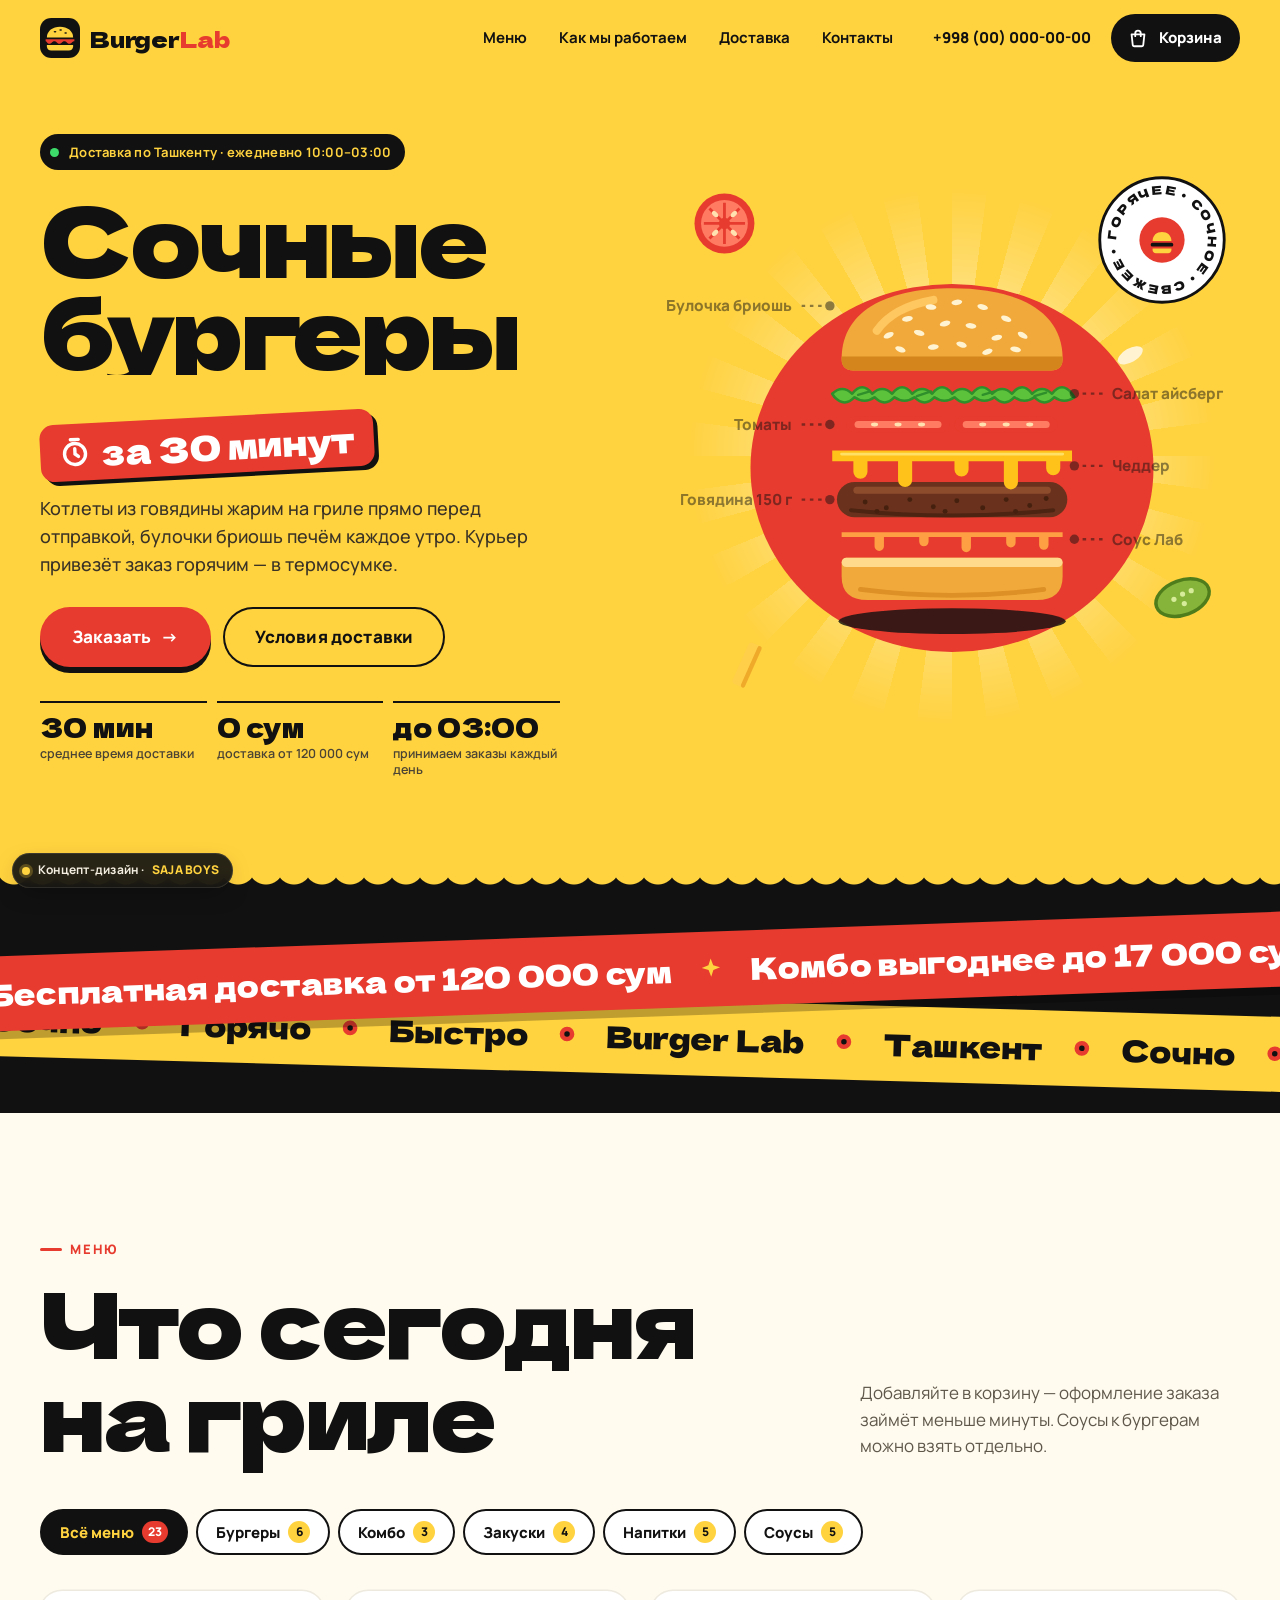
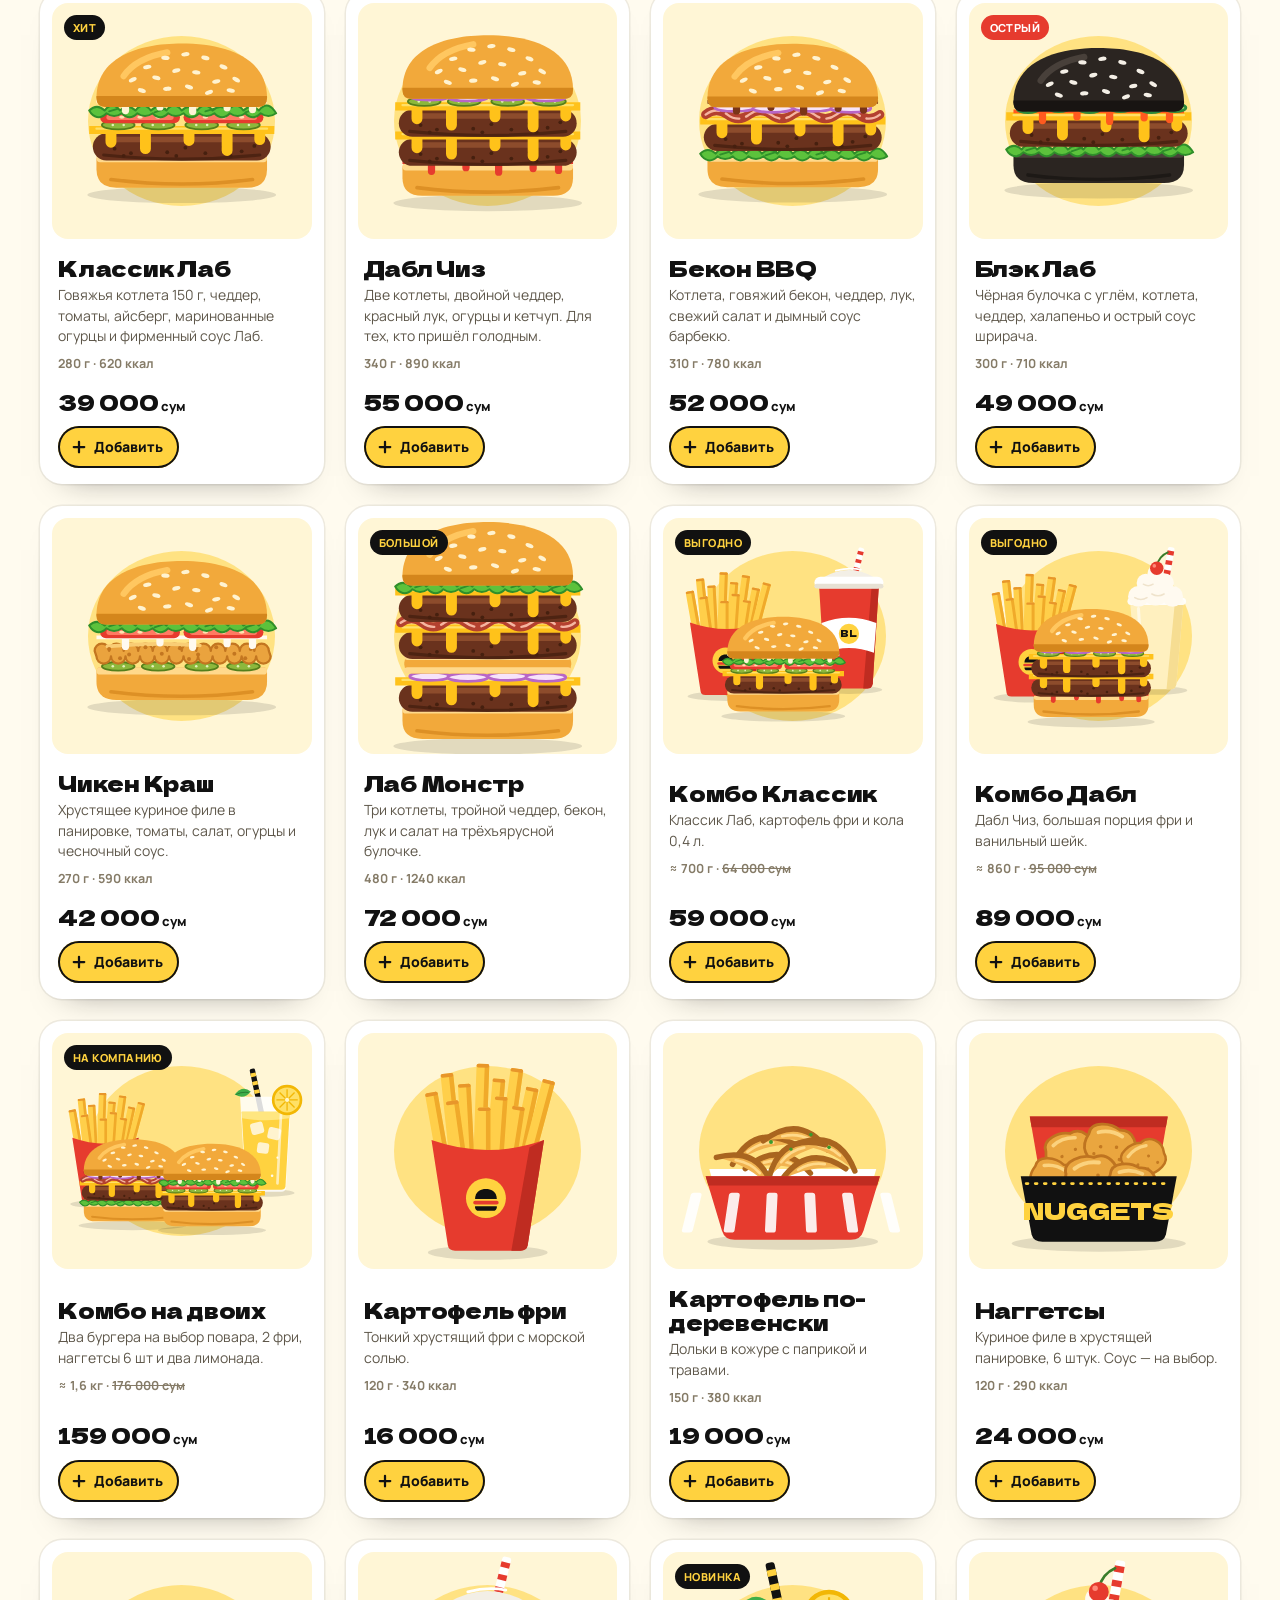
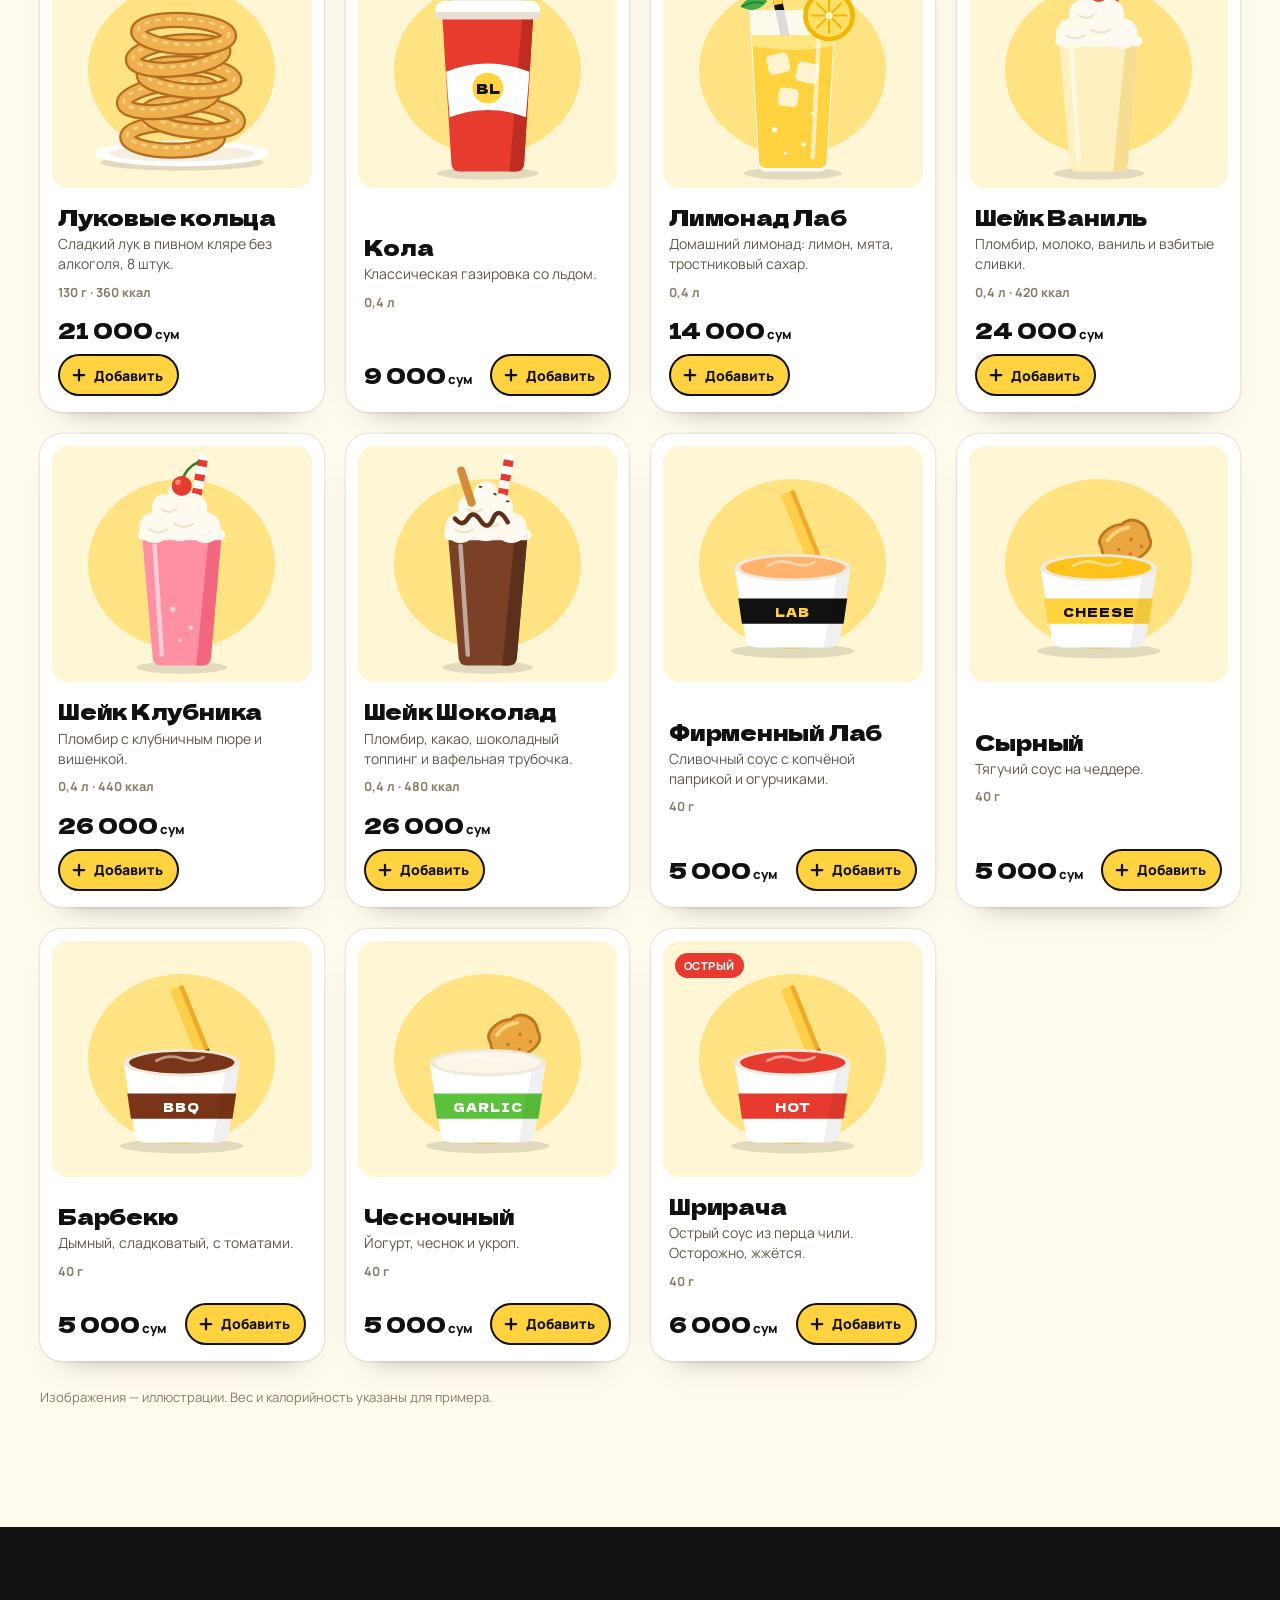
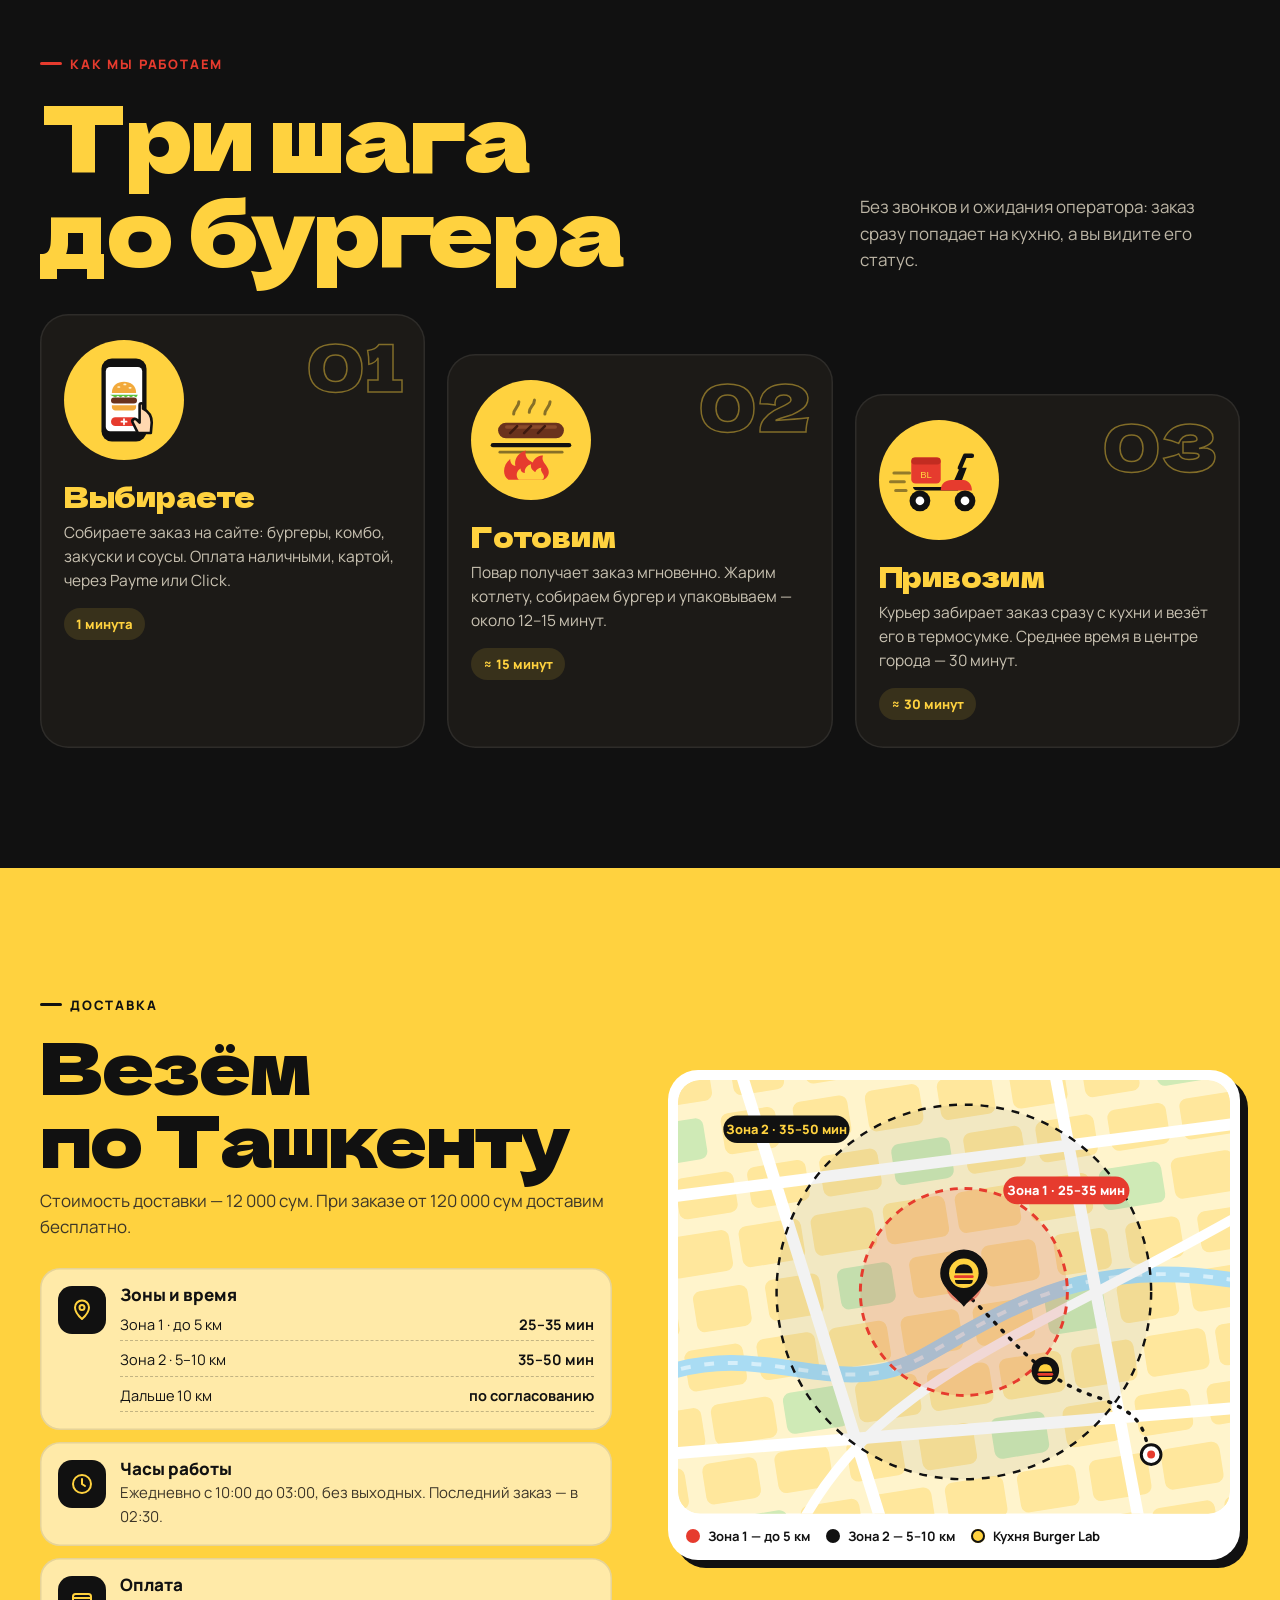
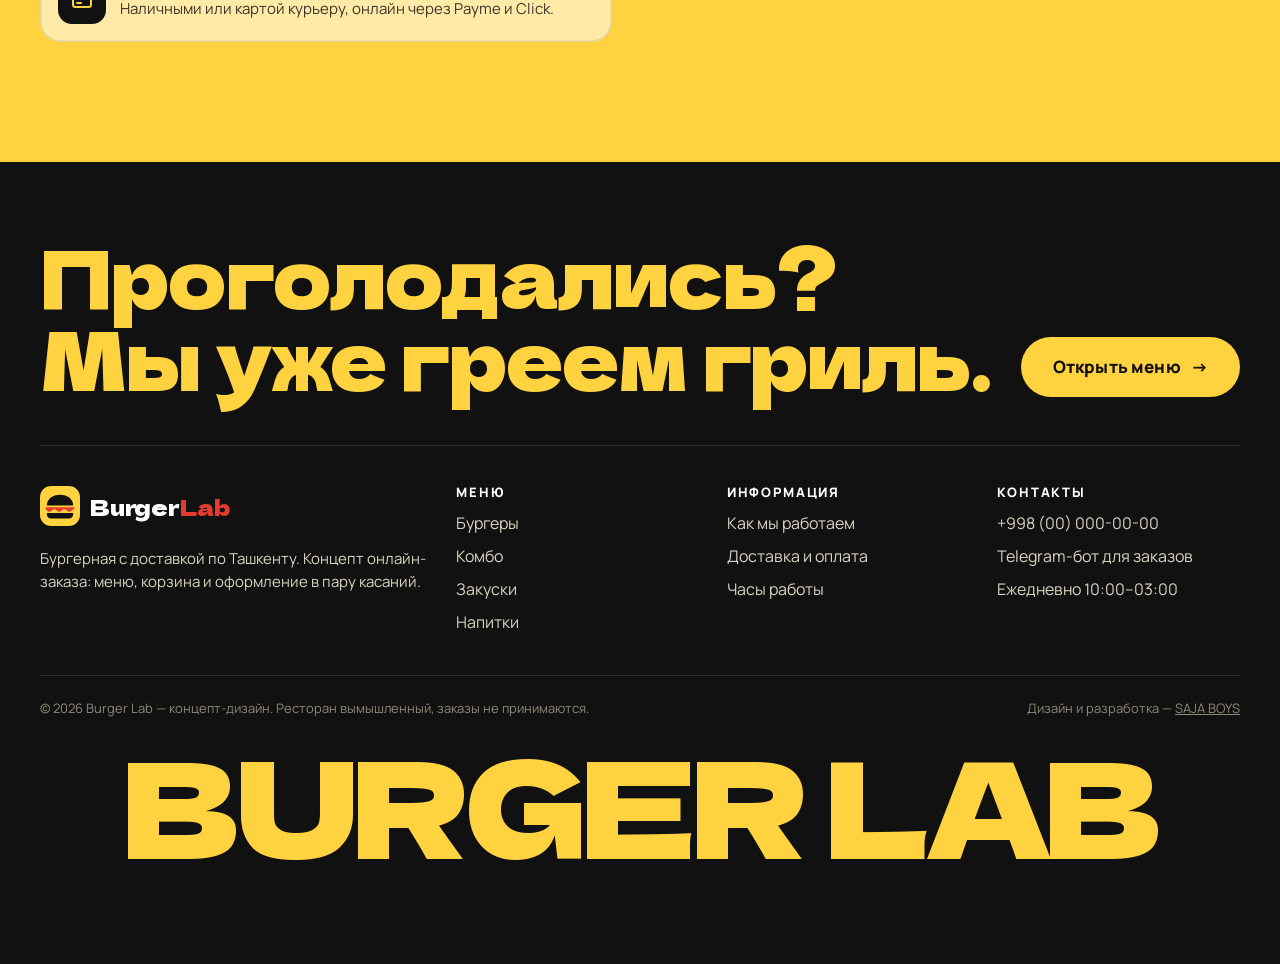
==== demos/burger-lab/index.html @ 6fbc9192 "Add work-in-progress coffee shop and burger delivery demos Co-Authored-By: Claude Opus 5.5 <noreply@" ====
<!doctype html>
<html lang="ru">
<head>
<meta charset="utf-8">
<meta name="viewport" content="width=device-width, initial-scale=1, viewport-fit=cover">
<title>Burger Lab — сочные бургеры с доставкой по Ташкенту (концепт)</title>
<meta name="description" content="Концепт сайта доставки бургеров с онлайн-заказом: меню, корзина, оформление заказа. Дизайн и разработка — студия SAJA BOYS.">
<meta name="theme-color" content="#ffd23f">
<meta name="robots" content="noindex">
<link rel="icon" href="data:image/svg+xml,%3Csvg xmlns='http://www.w3.org/2000/svg' viewBox='0 0 64 64'%3E%3Crect width='64' height='64' rx='16' fill='%23111'/%3E%3Cpath d='M12 30c0-10 9-16 20-16s20 6 20 16z' fill='%23ffd23f'/%3E%3Crect x='10' y='33' width='44' height='7' rx='3.5' fill='%23e63b2e'/%3E%3Cpath d='M12 43h40v3c0 3-2 5-5 5H17c-3 0-5-2-5-5z' fill='%23ffd23f'/%3E%3C/svg%3E">
<link rel="preconnect" href="https://fonts.googleapis.com">
<link rel="preconnect" href="https://fonts.gstatic.com" crossorigin>
<link rel="stylesheet" href="https://fonts.googleapis.com/css2?family=Dela+Gothic+One&family=Manrope:wght@400;500;600;700;800&display=swap">
<link rel="stylesheet" href="/demos/burger-lab/style.css">
<script>document.documentElement.classList.add('js')</script>
</head>
<body>
<a class="skip" href="#menu">Перейти к меню</a>

<header class="header" id="top">
  <div class="wrap">
    <a class="logo" href="#hero" aria-label="Burger Lab — на главную">
      <svg class="logo-mark" viewBox="0 0 64 64" aria-hidden="true"><rect width="64" height="64" rx="18" fill="#111"/><path d="M11 31c0-10.5 9.4-17 21-17s21 6.5 21 17z" fill="#ffd23f"/><ellipse cx="24" cy="22" rx="2.2" ry="1.2" fill="#111"/><ellipse cx="33" cy="19" rx="2.2" ry="1.2" fill="#111"/><ellipse cx="41" cy="24" rx="2.2" ry="1.2" fill="#111"/><path d="M9 34h46v3c-4 0-4 4-8 4s-4-4-8-4-4 4-8 4-4-4-8-4-4 4-8 4-4-4-6-4z" fill="#e63b2e"/><path d="M11 43h42v2c0 4-3 7-7 7H18c-4 0-7-3-7-7z" fill="#ffd23f"/></svg>
      <span>Burger<b>Lab</b></span>
    </a>
    <nav class="nav" id="nav" aria-label="Основная навигация">
      <ul>
        <li><a href="#menu">Меню</a></li>
        <li><a href="#how">Как мы работаем</a></li>
        <li><a href="#delivery">Доставка</a></li>
        <li><a href="#contacts">Контакты</a></li>
      </ul>
    </nav>
    <a class="header-phone" href="tel:+998000000000">+998 (00) 000-00-00</a>
    <button class="cart-btn" id="cartBtn" type="button" aria-haspopup="dialog" aria-controls="cart" aria-label="Открыть корзину, товаров: 0">
      <svg viewBox="0 0 24 24" fill="none" stroke="currentColor" stroke-width="2" stroke-linecap="round" stroke-linejoin="round" aria-hidden="true"><path d="M5 8h14l-1.2 11.1a2 2 0 0 1-2 1.9H8.2a2 2 0 0 1-2-1.9z"/><path d="M9 10V7a3 3 0 0 1 6 0v3"/></svg>
      <span class="cart-sum" id="cartSum">Корзина</span>
      <span class="cart-count" id="cartCount" aria-hidden="true">0</span>
    </button>
    <button class="icon-btn menu-toggle" id="menuToggle" type="button" aria-controls="nav" aria-expanded="false" aria-label="Открыть меню навигации">
      <span class="bars" aria-hidden="true"><i></i><i></i><i></i></span>
    </button>
  </div>
</header>

<main id="main">
  <!-- HERO -->
  <section class="hero" id="hero" aria-labelledby="heroTitle">
    <div class="wrap hero-grid">
      <div class="hero-copy">
        <p class="eyebrow fade-up"><span class="dot" aria-hidden="true"></span>Доставка по Ташкенту · ежедневно 10:00–03:00</p>
        <h1 id="heroTitle">
          <span class="line"><span>Сочные</span></span>
          <span class="line"><span>бургеры</span></span>
          <span class="tag-time"><svg viewBox="0 0 24 24" fill="none" stroke="currentColor" stroke-width="2.6" stroke-linecap="round" aria-hidden="true"><circle cx="12" cy="13" r="8"/><path d="M12 9v4l2.5 2M9 2h6"/></svg>за 30 минут</span>
        </h1>
        <p class="hero-lead fade-up">Котлеты из говядины жарим на гриле прямо перед отправкой, булочки бриошь печём каждое утро. Курьер привезёт заказ горячим — в термосумке.</p>
        <div class="hero-cta fade-up">
          <a class="btn btn--red btn--lg" href="#menu">Заказать <span class="arr" aria-hidden="true">→</span></a>
          <a class="btn btn--ghost btn--lg" href="#delivery">Условия доставки</a>
        </div>
        <ul class="hero-facts fade-up" aria-label="Коротко о доставке">
          <li><b>30 мин</b><span>среднее время доставки</span></li>
          <li><b>0 сум</b><span>доставка от 120 000 сум</span></li>
          <li><b>до 03:00</b><span>принимаем заказы каждый день</span></li>
        </ul>
      </div>
      <div class="hero-art" id="heroArt">
        <div class="rays" aria-hidden="true"></div>
        <div class="blob" aria-hidden="true"></div>
        <svg class="sticker" viewBox="0 0 140 140" aria-hidden="true">
          <circle cx="70" cy="70" r="66" fill="#fff"/>
          <circle cx="70" cy="70" r="66" fill="none" stroke="#111" stroke-width="3"/>
          <defs><path id="stickerPath" d="M70 70 m-48 0 a48 48 0 1 1 96 0 a48 48 0 1 1 -96 0"/></defs>
          <g class="ring"><text><textPath href="#stickerPath">ГОРЯЧЕЕ • СОЧНОЕ • СВЕЖЕЕ • </textPath></text></g>
          <circle cx="70" cy="70" r="24" fill="#e63b2e"/>
          <path d="M60 71c0-6 4.5-9.5 10-9.5s10 3.5 10 9.5z" fill="#ffd23f"/><rect x="58" y="73" width="24" height="4" rx="2" fill="#111"/><path d="M60 79h20v1.5c0 2-1.5 3.5-3.5 3.5h-13c-2 0-3.5-1.5-3.5-3.5z" fill="#ffd23f"/>
        </svg>
        <div class="float float-a" aria-hidden="true" data-depth="40"><svg viewBox="0 0 80 80"><circle cx="40" cy="40" r="32" fill="#e63b2e"/><circle cx="40" cy="40" r="25" fill="#ff7b62"/><path d="M40 18v44M18 40h44M24 24l32 32M56 24 24 56" stroke="#e63b2e" stroke-width="3"/><circle cx="40" cy="40" r="6" fill="#e63b2e"/><g fill="#ffe2b0"><ellipse cx="30" cy="30" rx="2.5" ry="4" transform="rotate(-45 30 30)"/><ellipse cx="50" cy="30" rx="2.5" ry="4" transform="rotate(45 50 30)"/><ellipse cx="30" cy="50" rx="2.5" ry="4" transform="rotate(45 30 50)"/><ellipse cx="50" cy="50" rx="2.5" ry="4" transform="rotate(-45 50 50)"/></g></svg></div>
        <div class="float float-b" aria-hidden="true" data-depth="70"><svg viewBox="0 0 80 80"><ellipse cx="40" cy="40" rx="32" ry="20" fill="#86b33a" stroke="#4f7d1c" stroke-width="4" transform="rotate(-20 40 40)"/><g fill="#d6ec9a"><circle cx="30" cy="42" r="3"/><circle cx="40" cy="36" r="3"/><circle cx="50" cy="32" r="3"/><circle cx="42" cy="47" r="3"/></g></svg></div>
        <div class="float float-c" aria-hidden="true" data-depth="25"><svg viewBox="0 0 60 60"><rect x="22" y="4" width="16" height="52" rx="4" fill="#ffcf4a" transform="rotate(24 30 30)"/><rect x="33" y="4" width="5" height="52" rx="2.5" fill="#efaa2a" transform="rotate(24 30 30)"/></svg></div>
        <div class="float float-d" aria-hidden="true" data-depth="55"><svg viewBox="0 0 30 30"><ellipse cx="15" cy="15" rx="12" ry="6" fill="#fff3d1" transform="rotate(-30 15 15)"/></svg></div>
        <svg class="hero-burger" id="heroBurger" viewBox="0 0 480 500" role="img" aria-label="Иллюстрация: бургер в разобранном виде — булочка с кунжутом, салат, томаты, чеддер, говяжья котлета, соус"></svg>
      </div>
    </div>
  </section>

  <!-- MARQUEE -->
  <section class="marquee" aria-label="Акции">
    <div class="band band-red"><div class="band-track" data-marquee></div><div class="band-track" data-marquee aria-hidden="true"></div></div>
    <div class="band band-yellow" aria-hidden="true"><div class="band-track" data-marquee2></div><div class="band-track" data-marquee2></div></div>
  </section>

  <!-- MENU -->
  <section class="section menu-section" id="menu" aria-labelledby="menuTitle">
    <div class="wrap">
      <div class="section-head reveal">
        <div>
          <span class="kicker">Меню</span>
          <h2 class="section-title" id="menuTitle">Что сегодня<br>на гриле</h2>
        </div>
        <p class="section-sub">Добавляйте в корзину — оформление заказа займёт меньше минуты. Соусы к бургерам можно взять отдельно.</p>
      </div>
      <div class="filters-bar">
        <div class="filters" id="filters" role="toolbar" aria-label="Категории меню"></div>
      </div>
      <div class="grid" id="grid" aria-live="polite"></div>
      <p class="menu-note">Изображения — иллюстрации. Вес и калорийность указаны для примера.</p>
    </div>
  </section>

  <!-- HOW -->
  <section class="section how" id="how" aria-labelledby="howTitle">
    <div class="wrap">
      <div class="section-head reveal">
        <div>
          <span class="kicker">Как мы работаем</span>
          <h2 class="section-title" id="howTitle">Три шага<br>до бургера</h2>
        </div>
        <p class="section-sub">Без звонков и ожидания оператора: заказ сразу попадает на кухню, а вы видите его статус.</p>
      </div>
      <ol class="steps">
        <li class="step reveal">
          <span class="step-num" aria-hidden="true">01</span>
          <div class="step-ill" aria-hidden="true">
            <svg viewBox="0 0 120 120"><rect x="34" y="12" width="52" height="96" rx="12" fill="#111"/><rect x="39" y="22" width="42" height="74" rx="5" fill="#fff"/><path d="M46 52c0-9 6.5-13 14-13s14 4 14 13z" fill="#f2a93b"/><g fill="#fff3d1"><ellipse cx="54" cy="45" rx="1.8" ry="1"/><ellipse cx="61" cy="42" rx="1.8" ry="1"/><ellipse cx="67" cy="46" rx="1.8" ry="1"/></g><path d="M44 54h32l-2 3-3-2-3 2-3-2-3 2-3-2-3 2-3-2-3 2z" fill="#5cc23c"/><rect x="45" y="57" width="30" height="7" rx="3.5" fill="#6a321d"/><path d="M46 66h28v2c0 2.5-2 4-4 4H50c-2 0-4-1.5-4-4z" fill="#f2a93b"/><rect x="45" y="80" width="30" height="10" rx="5" fill="#e63b2e"/><path d="M57 85h6M60 82v6" stroke="#fff" stroke-width="2" stroke-linecap="round"/><path d="M82 70c6 3 10 9 10 16l-1 12H76l-6-12c-1.5-3 2-5.5 4.5-3.5L78 86V66c0-3 4-3 4 0z" fill="#ffd8b0" stroke="#111" stroke-width="3" stroke-linejoin="round"/></svg>
          </div>
          <h3>Выбираете</h3>
          <p>Собираете заказ на сайте: бургеры, комбо, закуски и соусы. Оплата наличными, картой, через Payme или Click.</p>
          <span class="pill">1 минута</span>
        </li>
        <li class="step reveal" style="--rd:.08s">
          <span class="step-num" aria-hidden="true">02</span>
          <div class="step-ill" aria-hidden="true">
            <svg viewBox="0 0 120 120"><path d="M40 30c0-6 6-8 6-14M58 28c0-6 6-8 6-14M76 30c0-6 6-8 6-14" stroke="#111" stroke-width="3.5" fill="none" stroke-linecap="round" opacity=".5"/><rect x="22" y="40" width="76" height="18" rx="9" fill="#6a321d"/><rect x="30" y="43" width="60" height="4" rx="2" fill="#8a4a2b"/><path d="M36 52l8-8M52 52l8-8M68 52l8-8" stroke="#3f1a0f" stroke-width="3" stroke-linecap="round"/><path d="M16 66h88" stroke="#111" stroke-width="5" stroke-linecap="round"/><path d="M24 74h72" stroke="#111" stroke-width="3" stroke-linecap="round" opacity=".5"/><path d="M34 106c-8-6-6-18 2-24 0 6 4 8 6 8-2-8 4-16 12-18-2 8 4 12 8 14 2-6 8-8 12-8-3 6 4 10 6 16 2 6-2 10-6 12z" fill="#e63b2e"/><path d="M46 106c-4-4-3-10 2-13 0 4 3 5 5 5-1-5 3-9 7-10-1 5 3 8 5 9 1-3 4-5 7-5-2 4 3 7 3 10s-2 4-4 4z" fill="#ffd23f"/></svg>
          </div>
          <h3>Готовим</h3>
          <p>Повар получает заказ мгновенно. Жарим котлету, собираем бургер и упаковываем — около 12–15 минут.</p>
          <span class="pill">≈ 15 минут</span>
        </li>
        <li class="step reveal" style="--rd:.16s">
          <span class="step-num" aria-hidden="true">03</span>
          <div class="step-ill" aria-hidden="true">
            <svg viewBox="0 0 120 120"><path d="M8 52h18M4 62h16M10 72h12" stroke="#111" stroke-width="3.5" stroke-linecap="round" opacity=".45"/><rect x="28" y="34" width="34" height="30" rx="5" fill="#e63b2e"/><rect x="28" y="34" width="34" height="8" rx="4" fill="#c22c21"/><text x="45" y="58" text-anchor="middle" font-family="Arial Black, sans-serif" font-size="11" fill="#ffd23f">BL</text><path d="M30 68h44l10-22h8l-10 26H36c-4 0-6-2-6-4z" fill="#111"/><path d="M84 46l6-14h8" stroke="#111" stroke-width="5" stroke-linecap="round" stroke-linejoin="round" fill="none"/><path d="M62 72c0-8 6-12 12-12h14c6 0 10 6 10 12z" fill="#e63b2e"/><circle cx="38" cy="84" r="12" fill="#111"/><circle cx="38" cy="84" r="5" fill="#fff"/><circle cx="90" cy="84" r="12" fill="#111"/><circle cx="90" cy="84" r="5" fill="#fff"/></svg>
          </div>
          <h3>Привозим</h3>
          <p>Курьер забирает заказ сразу с кухни и везёт его в термосумке. Среднее время в центре города — 30 минут.</p>
          <span class="pill">≈ 30 минут</span>
        </li>
      </ol>
    </div>
  </section>

  <!-- DELIVERY -->
  <section class="section delivery" id="delivery" aria-labelledby="deliveryTitle">
    <div class="wrap delivery-grid">
      <div class="map-col reveal">
        <figure class="map-card" style="margin:0">
          <svg id="map" viewBox="0 0 560 440" role="img" aria-label="Схема зон доставки: зона 1 в радиусе 5 км от кухни, зона 2 — от 5 до 10 км"></svg>
          <figcaption class="map-legend">
            <span><i style="background:#e63b2e"></i>Зона 1 — до 5 км</span>
            <span><i style="background:#111"></i>Зона 2 — 5–10 км</span>
            <span><i style="background:#ffd23f;box-shadow:inset 0 0 0 2px #111"></i>Кухня Burger Lab</span>
          </figcaption>
        </figure>
      </div>
      <div class="reveal" style="--rd:.08s">
        <span class="kicker" style="color:#111">Доставка</span>
        <h2 class="section-title" id="deliveryTitle">Везём<br>по Ташкенту</h2>
        <p class="section-sub" style="color:#3d3628">Стоимость доставки — 12 000 сум. При заказе от 120 000 сум доставим бесплатно.</p>
        <ul class="info-list">
          <li class="info">
            <span class="info-ico" aria-hidden="true"><svg viewBox="0 0 24 24" fill="none" stroke="currentColor" stroke-width="2" stroke-linecap="round" stroke-linejoin="round"><path d="M12 21s-7-6.2-7-11.5A7 7 0 0 1 19 9.5C19 14.8 12 21 12 21z"/><circle cx="12" cy="9.5" r="2.5"/></svg></span>
            <div><h3>Зоны и время</h3>
              <ul class="zones">
                <li><span>Зона 1 · до 5 км</span><b>25–35 мин</b></li>
                <li><span>Зона 2 · 5–10 км</span><b>35–50 мин</b></li>
                <li><span>Дальше 10 км</span><b>по согласованию</b></li>
              </ul>
            </div>
          </li>
          <li class="info">
            <span class="info-ico" aria-hidden="true"><svg viewBox="0 0 24 24" fill="none" stroke="currentColor" stroke-width="2" stroke-linecap="round"><circle cx="12" cy="12" r="9"/><path d="M12 7v5l3 2"/></svg></span>
            <div><h3>Часы работы</h3><p>Ежедневно с 10:00 до 03:00, без выходных. Последний заказ — в 02:30.</p></div>
          </li>
          <li class="info">
            <span class="info-ico" aria-hidden="true"><svg viewBox="0 0 24 24" fill="none" stroke="currentColor" stroke-width="2" stroke-linecap="round" stroke-linejoin="round"><rect x="3" y="6" width="18" height="13" rx="2.5"/><path d="M3 10h18M7 15h4"/></svg></span>
            <div><h3>Оплата</h3><p>Наличными или картой курьеру, онлайн через Payme и Click.</p></div>
          </li>
        </ul>
      </div>
    </div>
  </section>
</main>

<footer class="footer" id="contacts">
  <div class="wrap">
    <div class="footer-cta reveal">
      <h2>Проголодались?<br>Мы уже греем гриль.</h2>
      <a class="btn btn--yellow btn--lg" href="#menu">Открыть меню <span class="arr" aria-hidden="true">→</span></a>
    </div>
    <div class="footer-cols">
      <div class="footer-brand">
        <a class="logo" href="#hero"><svg class="logo-mark" viewBox="0 0 64 64" aria-hidden="true"><rect width="64" height="64" rx="18" fill="#ffd23f"/><path d="M11 31c0-10.5 9.4-17 21-17s21 6.5 21 17z" fill="#111"/><path d="M9 34h46v3c-4 0-4 4-8 4s-4-4-8-4-4 4-8 4-4-4-8-4-4 4-8 4-4-4-6-4z" fill="#e63b2e"/><path d="M11 43h42v2c0 4-3 7-7 7H18c-4 0-7-3-7-7z" fill="#111"/></svg><span>Burger<b>Lab</b></span></a>
        <p>Бургерная с доставкой по Ташкенту. Концепт онлайн-заказа: меню, корзина и оформление в пару касаний.</p>
      </div>
      <div>
        <h3>Меню</h3>
        <ul>
          <li><a href="#menu" data-filter-link="burgers">Бургеры</a></li>
          <li><a href="#menu" data-filter-link="combo">Комбо</a></li>
          <li><a href="#menu" data-filter-link="snacks">Закуски</a></li>
          <li><a href="#menu" data-filter-link="drinks">Напитки</a></li>
        </ul>
      </div>
      <div>
        <h3>Информация</h3>
        <ul>
          <li><a href="#how">Как мы работаем</a></li>
          <li><a href="#delivery">Доставка и оплата</a></li>
          <li><a href="#delivery">Часы работы</a></li>
        </ul>
      </div>
      <div>
        <h3>Контакты</h3>
        <ul>
          <li><a href="tel:+998000000000">+998 (00) 000-00-00</a></li>
          <li>Telegram-бот для заказов</li>
          <li>Ежедневно 10:00–03:00</li>
        </ul>
      </div>
    </div>
    <div class="footer-bottom">
      <span>© 2026 Burger Lab — концепт-дизайн. Ресторан вымышленный, заказы не принимаются.</span>
      <span>Дизайн и разработка — <a href="/">SAJA BOYS</a></span>
    </div>
    <div class="footer-giant" aria-hidden="true">BURGER LAB</div>
  </div>
</footer>

<a class="studio-badge" href="/"><i aria-hidden="true"></i>Концепт-дизайн · <b>SAJA BOYS</b></a>

<button class="cart-bar" id="cartBar" type="button" aria-controls="cart" tabindex="-1" aria-hidden="true">
  <span id="cartBarText">Корзина</span>
  <span class="go">Оформить <svg viewBox="0 0 24 24" fill="none" stroke="currentColor" stroke-width="2.5" stroke-linecap="round" stroke-linejoin="round" aria-hidden="true"><path d="M5 12h14M13 6l6 6-6 6"/></svg></span>
</button>

<div class="overlay" id="overlay" aria-hidden="true"></div>
<aside class="drawer" id="cart" role="dialog" aria-modal="true" aria-labelledby="cartTitle" aria-hidden="true">
  <div class="drawer-head">
    <button class="icon-btn back" id="backBtn" type="button" aria-label="Назад к корзине" hidden>
      <svg viewBox="0 0 24 24" fill="none" stroke="currentColor" stroke-width="2.5" stroke-linecap="round" stroke-linejoin="round" aria-hidden="true"><path d="M19 12H5M11 6l-6 6 6 6"/></svg>
    </button>
    <h2 id="cartTitle">Корзина</h2>
    <button class="icon-btn" id="closeBtn" type="button" aria-label="Закрыть корзину">
      <svg viewBox="0 0 24 24" fill="none" stroke="currentColor" stroke-width="2.5" stroke-linecap="round" aria-hidden="true"><path d="M6 6l12 12M18 6 6 18"/></svg>
    </button>
  </div>

  <section class="view view-cart" data-view="cart" aria-label="Состав заказа">
    <div class="view-scroll">
      <div class="ship" id="ship"></div>
      <ul class="cart-list" id="cartList"></ul>
      <div class="empty" id="cartEmpty" hidden>
        <svg viewBox="0 0 160 160" aria-hidden="true"><circle cx="80" cy="84" r="64" fill="#ffd23f"/><path d="M44 62h72l-6 66a8 8 0 0 1-8 7H58a8 8 0 0 1-8-7z" fill="#fff" stroke="#111" stroke-width="5" stroke-linejoin="round"/><path d="M62 70V54a18 18 0 0 1 36 0v16" fill="none" stroke="#111" stroke-width="5" stroke-linecap="round"/><circle cx="68" cy="94" r="4" fill="#111"/><circle cx="92" cy="94" r="4" fill="#111"/><path d="M70 114q10-8 20 0" fill="none" stroke="#111" stroke-width="4" stroke-linecap="round"/></svg>
        <h3>Пока пусто</h3>
        <p>Загляните в меню — там бургеры, комбо и шейки.</p>
        <button class="btn btn--red" type="button" id="toMenuBtn">Перейти в меню</button>
      </div>
    </div>
    <div class="view-foot" id="cartFoot">
      <div class="sum-rows" id="sumRows"></div>
      <button class="btn btn--red btn--block btn--lg" type="button" id="checkoutBtn">Оформить заказ <span class="arr" aria-hidden="true">→</span></button>
    </div>
  </section>

  <section class="view view-checkout" data-view="checkout" aria-label="Оформление заказа" hidden>
    <form class="view-form" id="orderForm" novalidate>
      <div class="view-scroll form">
        <div class="field" data-field="name">
          <label for="fName">Имя</label>
          <input id="fName" name="name" type="text" autocomplete="given-name" placeholder="Как к вам обращаться" required aria-describedby="eName">
          <span class="err" id="eName">Введите имя — хотя бы 2 буквы</span>
        </div>
        <div class="field" data-field="phone">
          <label for="fPhone">Телефон</label>
          <input id="fPhone" name="phone" type="tel" inputmode="tel" autocomplete="tel" placeholder="+998 (00) 000-00-00" required aria-describedby="ePhone">
          <span class="err" id="ePhone">Введите номер полностью: +998 и 9 цифр</span>
        </div>
        <div class="field" data-field="address">
          <label for="fAddress">Адрес доставки</label>
          <textarea id="fAddress" name="address" autocomplete="street-address" placeholder="Улица, дом, подъезд, этаж, квартира" required aria-describedby="eAddress"></textarea>
          <span class="err" id="eAddress">Укажите адрес — улицу и номер дома</span>
        </div>
        <fieldset class="field" data-field="pay">
          <legend>Способ оплаты</legend>
          <div class="pay">
            <label><input type="radio" name="pay" value="cash" checked><span class="mark" aria-hidden="true"></span>Наличные</label>
            <label><input type="radio" name="pay" value="card"><span class="mark" aria-hidden="true"></span>Карта курьеру</label>
            <label><input type="radio" name="pay" value="payme"><span class="mark" aria-hidden="true"></span>Payme</label>
            <label><input type="radio" name="pay" value="click"><span class="mark" aria-hidden="true"></span>Click</label>
          </div>
        </fieldset>
        <div class="field">
          <label for="fNote">Комментарий <span class="hint">— необязательно</span></label>
          <input id="fNote" name="note" type="text" placeholder="Например: без лука, позвонить за 5 минут">
        </div>
        <ul class="mini-sum" id="miniSum" aria-label="Итог заказа"></ul>
        <p class="demo-note"><svg viewBox="0 0 24 24" fill="none" stroke="currentColor" stroke-width="2.2" stroke-linecap="round" aria-hidden="true"><circle cx="12" cy="12" r="9"/><path d="M12 8h.01M11 12h1v5h1"/></svg><span>Это демо: данные никуда не отправляются.</span></p>
      </div>
      <div class="view-foot">
        <button class="btn btn--red btn--block btn--lg" type="submit" id="submitBtn">Подтвердить заказ</button>
      </div>
    </form>
  </section>

  <section class="view view-success" data-view="success" aria-label="Заказ принят" hidden>
    <div class="view-scroll">
      <div class="success" tabindex="-1" id="successBox">
        <svg class="success-ill" viewBox="0 0 132 132" aria-hidden="true"><circle cx="66" cy="66" r="62" fill="#ffd23f"/><circle class="c" cx="66" cy="66" r="52" fill="none" stroke="#111" stroke-width="6" stroke-linecap="round" transform="rotate(-90 66 66)"/><path class="k" d="M44 68l15 15 30-32" fill="none" stroke="#e63b2e" stroke-width="9" stroke-linecap="round" stroke-linejoin="round"/></svg>
        <h3 id="successTitle">Заказ принят!</h3>
        <div class="order-no" id="orderNo">№ BL-0000</div>
        <div class="eta"><span id="etaTime">Доставка ≈ 30–40 мин</span><span id="etaPay">Оплата: наличные</span></div>
        <p class="demo-note"><svg viewBox="0 0 24 24" fill="none" stroke="currentColor" stroke-width="2.2" stroke-linecap="round" aria-hidden="true"><circle cx="12" cy="12" r="9"/><path d="M12 8h.01M11 12h1v5h1"/></svg><span>Это демо — на реальном сайте заказ придёт в Telegram ресторану, а вам — СМС с подтверждением.</span></p>
      </div>
    </div>
    <div class="view-foot">
      <button class="btn btn--block btn--lg" type="button" id="doneBtn">Вернуться в меню</button>
    </div>
  </section>
</aside>

<div class="sr-only" id="live" aria-live="polite" aria-atomic="true"></div>

<script src="/demos/burger-lab/app.js" defer></script>
</body>
</html>
---- demos/burger-lab/style.css ----
/* Burger Lab — concept demo by SAJA BOYS */
:root {
  --yellow: #ffd23f;
  --yellow-soft: #ffe68a;
  --yellow-pale: #fff6d6;
  --ink: #111;
  --ink-2: #2a2622;
  --red: #e63b2e;
  --red-dark: #c22c21;
  --white: #fff;
  --cream: #fffbef;
  --muted: #5e574a;
  --line: rgba(17, 17, 17, .12);
  --ease: cubic-bezier(.22, 1, .36, 1);
  --display: "Dela Gothic One", "Arial Black", "Helvetica Neue", system-ui, sans-serif;
  --body: "Manrope", system-ui, -apple-system, "Segoe UI", Roboto, Arial, sans-serif;
  --header-h: 68px;
  --gutter: 16px;
  --radius: 22px;
}
@media (min-width: 768px) { :root { --gutter: 28px; --header-h: 76px; } }
@media (min-width: 1200px) { :root { --gutter: 40px; } }

*, *::before, *::after { box-sizing: border-box; }
html { -webkit-text-size-adjust: 100%; scroll-behavior: smooth; scroll-padding-top: calc(var(--header-h) + 64px); }
body {
  margin: 0;
  font-family: var(--body);
  font-size: 16px;
  line-height: 1.55;
  color: var(--ink);
  background: var(--cream);
  -webkit-font-smoothing: antialiased;
  overflow-x: clip;
}
img, svg { display: block; max-width: 100%; }
button, input, textarea { font: inherit; color: inherit; }
button { cursor: pointer; }
a { color: inherit; }
h1, h2, h3 { margin: 0; font-family: var(--display); font-weight: 400; line-height: 1.02; letter-spacing: -.01em; }
p { margin: 0; }
ul, ol { margin: 0; padding: 0; list-style: none; }

.sr-only { position: absolute !important; width: 1px; height: 1px; padding: 0; margin: -1px; overflow: hidden; clip: rect(0 0 0 0); white-space: nowrap; border: 0; }
.skip { position: fixed; left: 12px; top: -60px; z-index: 200; background: var(--ink); color: var(--yellow); padding: 10px 16px; border-radius: 12px; text-decoration: none; font-weight: 700; transition: top .2s var(--ease); }
.skip:focus { top: 12px; }
:focus-visible { outline: 3px solid var(--red); outline-offset: 3px; border-radius: 10px; }

.wrap { width: 100%; max-width: 1280px; margin-inline: auto; padding-inline: var(--gutter); }

/* ---------- buttons ---------- */
.btn {
  --bg: var(--ink); --fg: var(--white);
  display: inline-flex; align-items: center; justify-content: center; gap: 10px;
  min-height: 52px; padding: 0 26px;
  border: 0; border-radius: 999px;
  background: var(--bg); color: var(--fg);
  font-weight: 800; font-size: 16px; letter-spacing: .01em; text-decoration: none;
  transition: transform .45s var(--ease), box-shadow .45s var(--ease), background-color .3s var(--ease);
  -webkit-tap-highlight-color: transparent;
}
.btn:hover { transform: translateY(-2px); }
.btn:active { transform: translateY(1px) scale(.98); transition-duration: .12s; }
.btn--red { --bg: var(--red); box-shadow: 0 6px 0 var(--ink); }
.btn--red:hover { box-shadow: 0 8px 0 var(--ink); }
.btn--red:active { box-shadow: 0 2px 0 var(--ink); }
.btn--ghost { --bg: transparent; --fg: var(--ink); box-shadow: inset 0 0 0 2px var(--ink); }
.btn--ghost:hover { --bg: var(--ink); --fg: var(--yellow); }
.btn--yellow { --bg: var(--yellow); --fg: var(--ink); }
.btn--block { width: 100%; }
.btn--lg { min-height: 60px; font-size: 17px; padding: 0 32px; }
.btn .arr { transition: transform .45s var(--ease); }
.btn:hover .arr { transform: translateX(4px); }
.btn[disabled] { opacity: .45; pointer-events: none; }

.icon-btn {
  display: inline-grid; place-items: center;
  width: 44px; height: 44px; border-radius: 50%;
  border: 0; background: transparent; color: inherit;
  transition: background-color .25s var(--ease), transform .35s var(--ease);
}
.icon-btn:hover { background: rgba(17, 17, 17, .07); }
.icon-btn svg { width: 22px; height: 22px; }

/* ---------- header ---------- */
.header {
  position: fixed; inset: 0 0 auto 0; z-index: 50;
  height: var(--header-h);
  transition: background-color .4s var(--ease), box-shadow .4s var(--ease), height .4s var(--ease);
}
.header.is-scrolled {
  background: rgba(255, 210, 63, .92);
  -webkit-backdrop-filter: saturate(1.4) blur(14px);
  backdrop-filter: saturate(1.4) blur(14px);
  box-shadow: 0 1px 0 rgba(17, 17, 17, .12), 0 10px 30px -18px rgba(17, 17, 17, .45);
}
.header .wrap { height: 100%; display: flex; align-items: center; gap: 16px; }
.logo { display: inline-flex; align-items: center; gap: 10px; text-decoration: none; font-family: var(--display); font-size: 20px; letter-spacing: -.01em; white-space: nowrap; }
.logo-mark { width: 40px; height: 40px; flex: none; transition: transform .6s var(--ease); }
.logo:hover .logo-mark { transform: rotate(-12deg) scale(1.06); }
.logo b { color: var(--red); font-weight: 400; }

.nav { margin-left: auto; }
.nav ul { display: flex; gap: 4px; }
.nav a {
  position: relative; display: block; padding: 10px 14px; border-radius: 999px;
  font-weight: 700; font-size: 15px; text-decoration: none;
  transition: background-color .3s var(--ease);
}
.nav a:hover { background: rgba(17, 17, 17, .08); }
.header-phone { font-weight: 800; font-size: 15px; text-decoration: none; white-space: nowrap; display: none; }
.cart-btn {
  position: relative; display: inline-flex; align-items: center; gap: 10px;
  height: 48px; padding: 0 18px 0 16px; margin-left: auto;
  border: 0; border-radius: 999px; background: var(--ink); color: var(--white);
  font-weight: 800; font-size: 15px;
  transition: transform .45s var(--ease), background-color .3s;
}
.cart-btn:hover { transform: translateY(-2px); }
.cart-btn svg { width: 22px; height: 22px; }
.cart-btn .cart-sum { display: none; }
.cart-count {
  position: absolute; top: -7px; left: 28px;
  min-width: 24px; height: 24px; padding: 0 6px;
  display: grid; place-items: center;
  border-radius: 999px; background: var(--red); color: var(--white);
  font-size: 12px; font-weight: 800; line-height: 1;
  box-shadow: 0 0 0 3px var(--yellow);
  transform: scale(0); transition: transform .5s var(--ease);
}
.cart-count.has { transform: scale(1); }
.cart-btn.bump { animation: bump .6s var(--ease); }
.cart-btn.bump .cart-count { animation: countPop .6s var(--ease); }
@keyframes bump { 0% { transform: scale(1); } 30% { transform: scale(1.12) rotate(-4deg); } 60% { transform: scale(.96) rotate(2deg); } 100% { transform: scale(1); } }
@keyframes countPop { 0% { transform: scale(1); } 35% { transform: scale(1.6); } 100% { transform: scale(1); } }

.menu-toggle { display: inline-grid; }
.menu-toggle .bars { position: relative; width: 22px; height: 14px; }
.menu-toggle .bars i { position: absolute; left: 0; right: 0; height: 2.5px; border-radius: 2px; background: currentColor; transition: transform .4s var(--ease), opacity .3s; }
.menu-toggle .bars i:nth-child(1) { top: 0; }
.menu-toggle .bars i:nth-child(2) { top: 6px; }
.menu-toggle .bars i:nth-child(3) { top: 12px; }
.menu-toggle[aria-expanded="true"] .bars i:nth-child(1) { transform: translateY(6px) rotate(45deg); }
.menu-toggle[aria-expanded="true"] .bars i:nth-child(2) { opacity: 0; }
.menu-toggle[aria-expanded="true"] .bars i:nth-child(3) { transform: translateY(-6px) rotate(-45deg); }

@media (max-width: 899px) {
  .nav {
    position: fixed; left: 0; right: 0; top: var(--header-h);
    background: var(--yellow); padding: 8px var(--gutter) 24px;
    box-shadow: 0 24px 40px -24px rgba(17, 17, 17, .5);
    transform: translateY(-12px); opacity: 0; visibility: hidden;
    transition: transform .45s var(--ease), opacity .3s var(--ease), visibility .45s;
  }
  .nav.open { transform: none; opacity: 1; visibility: visible; }
  .nav ul { flex-direction: column; }
  .nav a { font-family: var(--display); font-weight: 400; font-size: 26px; padding: 12px 4px; border-bottom: 1.5px solid rgba(17, 17, 17, .15); border-radius: 0; }
  .nav a:hover { background: transparent; color: var(--red); }
}
@media (min-width: 900px) {
  .menu-toggle { display: none; }
  .cart-btn { margin-left: 4px; }
  .cart-btn .cart-sum { display: inline; }
  .logo { font-size: 22px; }
}
@media (min-width: 1100px) { .header-phone { display: inline; margin-left: 10px; } }
@media (max-width: 380px) { .cart-btn { padding: 0 14px; } .logo { font-size: 18px; } .logo-mark { width: 36px; height: 36px; } }

/* ---------- hero ---------- */
.hero {
  position: relative;
  background: var(--yellow);
  padding: calc(var(--header-h) + 20px) 0 56px;
  overflow: clip;
  isolation: isolate;
}
.hero::after { /* bite edge */
  content: ""; position: absolute; left: 0; right: 0; bottom: -1px; height: 28px; z-index: 2;
  background: radial-gradient(circle at 14px -6px, transparent 17px, var(--ink) 18px) 0 0 / 28px 28px repeat-x;
}
.hero-grid { display: grid; gap: 8px; align-items: center; }
.eyebrow {
  display: inline-flex; align-items: center; gap: 10px;
  padding: 8px 14px 8px 10px; border-radius: 999px;
  background: var(--ink); color: var(--yellow);
  font-size: 13px; font-weight: 700; letter-spacing: .02em;
}
.eyebrow .dot { flex: none; width: 9px; height: 9px; border-radius: 50%; background: #3ddc6a; box-shadow: 0 0 0 0 rgba(61, 220, 106, .6); animation: live 2s infinite; }
@keyframes live { 70% { box-shadow: 0 0 0 9px rgba(61, 220, 106, 0); } 100% { box-shadow: 0 0 0 0 rgba(61, 220, 106, 0); } }
.hero h1 {
  margin-top: 22px;
  font-size: clamp(46px, 13.2vw, 128px);
  line-height: .9;
  letter-spacing: -.025em;
}
.hero h1 .line { display: block; overflow: hidden; padding-bottom: .04em; }
.hero h1 .line > span { display: inline-block; }
.js .hero h1 .line > span { transform: translateY(105%); transition: transform 1.1s var(--ease); }
.js .is-loaded .hero h1 .line > span { transform: none; }
.hero h1 .line:nth-child(2) > span { transition-delay: .08s; }
.hero h1 .tag-time {
  display: inline-flex; align-items: center; gap: .3em;
  margin-top: 16px; padding: .32em .55em .3em; border-radius: .4em;
  background: var(--red); color: var(--white);
  font-size: .36em; line-height: 1; letter-spacing: 0;
  transform: rotate(-3deg); box-shadow: .12em .12em 0 var(--ink);
}
.js .hero h1 .tag-time { opacity: 0; transform: rotate(-12deg) scale(.6); transition: transform .9s var(--ease) .35s, opacity .4s .35s; }
.js .is-loaded .hero h1 .tag-time { opacity: 1; transform: rotate(-3deg); }
.tag-time svg { width: .9em; height: .9em; }
.hero-lead { margin-top: 22px; max-width: 30em; font-size: 17px; font-weight: 500; color: #3a3326; }
.hero-cta { display: flex; flex-wrap: wrap; gap: 12px; margin-top: 28px; }
.hero-facts { display: grid; grid-template-columns: repeat(3, minmax(0, 1fr)); gap: 10px; margin-top: 34px; max-width: 520px; }
.hero-facts li { border-top: 2px solid var(--ink); padding-top: 10px; }
.hero-facts b { display: block; font-family: var(--display); font-weight: 400; font-size: clamp(18px, 5vw, 26px); line-height: 1.1; }
.hero-facts span { display: block; font-size: 12.5px; font-weight: 600; color: #4b4334; line-height: 1.3; margin-top: 4px; }
.js .hero-copy .fade-up { opacity: 0; transform: translateY(18px); transition: opacity .8s var(--ease), transform .9s var(--ease); }
.js .is-loaded .hero-copy .fade-up { opacity: 1; transform: none; }
.hero-copy .fade-up:nth-of-type(2) { transition-delay: .2s; }
.hero-lead.fade-up { transition-delay: .25s !important; }
.hero-cta.fade-up { transition-delay: .35s !important; }
.hero-facts.fade-up { transition-delay: .45s !important; }

.hero-art { position: relative; width: 100%; max-width: 620px; margin: 8px auto 0; aspect-ratio: 1 / 1.02; }
.hero-art .rays {
  position: absolute; inset: 4%; border-radius: 50%; z-index: -1;
  background: repeating-conic-gradient(from 0deg, rgba(255, 255, 255, .5) 0 7.5deg, rgba(255, 255, 255, 0) 7.5deg 15deg);
  -webkit-mask: radial-gradient(closest-side, #000 35%, transparent 100%);
  mask: radial-gradient(closest-side, #000 35%, transparent 100%);
  animation: spin 80s linear infinite;
}
.hero-art .blob { position: absolute; inset: 18% 12% 14%; border-radius: 50%; background: var(--red); z-index: -1; transform: scale(.92); }
.js .hero-art .blob { transform: scale(0); transition: transform 1.2s var(--ease) .15s; }
.js .is-loaded .hero-art .blob { transform: scale(.92); }
.hero-burger { position: relative; width: 100%; height: 100%; overflow: visible; --e: 0; }
.hero-burger .ly { transform: translateY(calc(var(--o) * var(--e) * 1px)); transition: transform 1.2s var(--ease); }
.hero-burger .bob { animation: bob 5s ease-in-out infinite; animation-delay: calc(var(--i) * -.45s); }
.hero-burger .lbl { opacity: calc((var(--e) - .35) * 2.4); transition: opacity .6s var(--ease); }
.hero-burger .lbl text { font-family: var(--body); font-weight: 800; font-size: 13px; fill: var(--ink); }
.hero-burger .shadow { transform-box: fill-box; transform-origin: center; transform: scaleX(calc(1 - var(--e) * .25)); opacity: calc(1 - var(--e) * .35); transition: transform 1.2s var(--ease); }
@keyframes bob { 0%, 100% { transform: translateY(0); } 50% { transform: translateY(-5px); } }
@keyframes spin { to { transform: rotate(360deg); } }

.sticker {
  position: absolute; right: 2%; top: 2%; width: 26%; max-width: 132px; aspect-ratio: 1; z-index: 3;
}
.sticker .ring { animation: spin 22s linear infinite; transform-origin: 50% 50%; }
.sticker text { font-family: var(--display); font-size: 12.5px; letter-spacing: .12em; fill: var(--ink); }
.float { position: absolute; z-index: 2; will-change: transform; }
.float svg { width: 100%; height: 100%; }
.float-a { left: 4%; top: 4%; width: 13%; animation: drift 7s ease-in-out infinite; }
.float-b { right: 4%; bottom: 20%; width: 12%; animation: drift 8s ease-in-out -3s infinite; }
.float-c { left: 10%; bottom: 10%; width: 9%; animation: drift 6s ease-in-out -1s infinite; }
.float-d { right: 16%; top: 30%; width: 6%; animation: drift 9s ease-in-out -4s infinite; }
@keyframes drift { 0%, 100% { translate: 0 0; rotate: 0deg; } 50% { translate: 0 -12px; rotate: 10deg; } }

@media (max-width: 959px) {
  .hero-copy { display: contents; }
  .hero-grid > * { min-width: 0; }
  .hero-copy .eyebrow { order: 1; justify-self: start; }
  .hero h1 { order: 2; }
  .hero-art { order: 3; max-width: 440px; margin-top: 4px; }
  .hero-lead { order: 4; }
  .hero-cta { order: 5; }
  .hero-facts { order: 6; }
}
@media (max-width: 520px) {
  .eyebrow { font-size: 12px; }
  .hero-burger .lbl { display: none; }
  .hero-facts span { font-size: 11.5px; }
}
@media (min-width: 960px) {
  .hero { padding: calc(var(--header-h) + 24px) 0 88px; min-height: min(100svh, 940px); display: flex; align-items: center; }
  .hero > .wrap { width: 100%; }
  .hero-grid { grid-template-columns: 1.02fr .98fr; gap: 24px; }
  .hero-art { margin: 0; }
  .hero h1 { font-size: clamp(72px, 7.6vw, 124px); }
  .hero-lead { font-size: 18px; }
}

/* ---------- marquee ---------- */
.marquee { position: relative; background: var(--ink); padding: 34px 0 40px; overflow: clip; }
.band { display: flex; overflow: hidden; width: 104%; margin-left: -2%; }
.band-red { background: var(--red); color: var(--white); transform: rotate(-2deg); position: relative; z-index: 1; box-shadow: 0 10px 0 -2px rgba(0, 0, 0, .25); }
.band-yellow { background: var(--yellow); color: var(--ink); transform: rotate(1.6deg); margin-top: -10px; }
.band-track { display: flex; flex: none; align-items: center; gap: 28px; padding: 14px 14px; animation: marquee 32s linear infinite; white-space: nowrap; }
.band-yellow .band-track { animation-direction: reverse; animation-duration: 40s; }
.band-track span { font-family: var(--display); font-size: clamp(18px, 4vw, 30px); letter-spacing: .01em; }
.band-track svg { width: 22px; height: 22px; flex: none; }
.marquee:hover .band-track { animation-play-state: paused; }
@keyframes marquee { to { transform: translateX(-100%); } }

/* ---------- section heads ---------- */
.section { padding: 84px 0; }
.kicker { display: inline-flex; align-items: center; gap: 8px; font-weight: 800; font-size: 13px; letter-spacing: .14em; text-transform: uppercase; color: var(--red); }
.kicker::before { content: ""; width: 22px; height: 3px; border-radius: 3px; background: currentColor; }
.section-title { font-size: clamp(40px, 10vw, 92px); text-wrap: balance; letter-spacing: -.025em; margin-top: 12px; }
.section-sub { margin-top: 14px; font-size: 17px; color: var(--muted); max-width: 34em; }
.section-head { display: grid; gap: 4px; margin-bottom: 30px; }
@media (min-width: 900px) {
  .section { padding: 120px 0; }
  .section-head { grid-template-columns: minmax(0, 1fr) minmax(0, 380px); align-items: end; gap: 40px; margin-bottom: 40px; }
}

/* ---------- menu ---------- */
.menu-section { background: var(--cream); }
.filters-bar {
  position: sticky; top: var(--header-h); z-index: 20;
  margin: 0 calc(var(--gutter) * -1) 26px; padding: 10px var(--gutter);
  background: rgba(255, 251, 239, .9);
  -webkit-backdrop-filter: blur(12px); backdrop-filter: blur(12px);
}
.filters {
  position: relative; display: flex; gap: 8px; overflow-x: auto; scrollbar-width: none;
  padding: 2px; margin: -2px;
  scroll-snap-type: x proximity;
}
.filters::-webkit-scrollbar { display: none; }
.chip {
  position: relative; flex: none; display: inline-flex; align-items: center; gap: 8px;
  height: 46px; padding: 0 18px; border-radius: 999px;
  border: 2px solid var(--ink); background: var(--white);
  font-weight: 800; font-size: 15px; scroll-snap-align: start;
  transition: background-color .35s var(--ease), color .35s var(--ease), transform .4s var(--ease);
}
.chip:hover { transform: translateY(-2px); }
.chip .n { display: inline-grid; place-items: center; min-width: 22px; height: 22px; padding: 0 6px; border-radius: 999px; background: var(--yellow); color: var(--ink); font-size: 12px; transition: background-color .35s; }
.chip[aria-pressed="true"] { background: var(--ink); color: var(--yellow); }
.chip[aria-pressed="true"] .n { background: var(--red); color: var(--white); }
.chip svg { width: 20px; height: 20px; }

.grid { display: grid; gap: 14px; grid-template-columns: minmax(0, 1fr); }
@media (min-width: 560px) { .grid { grid-template-columns: repeat(2, minmax(0, 1fr)); gap: 18px; } }
@media (min-width: 920px) { .grid { grid-template-columns: repeat(3, minmax(0, 1fr)); gap: 22px; } }
@media (min-width: 1240px) { .grid { grid-template-columns: repeat(4, minmax(0, 1fr)); } }

.card {
  position: relative; display: grid; grid-template-columns: 116px minmax(0, 1fr); gap: 0 14px;
  padding: 12px; border-radius: var(--radius);
  background: var(--white);
  box-shadow: 0 0 0 1.5px rgba(17, 17, 17, .07), 0 18px 30px -26px rgba(17, 17, 17, .5);
  transition: transform .55s var(--ease), box-shadow .55s var(--ease), opacity .3s var(--ease);
}
.card[hidden] { display: none !important; }
.card-art {
  position: relative; border-radius: 16px; background: var(--yellow-pale);
  display: grid; place-items: center; overflow: hidden; align-self: start; aspect-ratio: 1;
}
.card-art::before { content: ""; position: absolute; inset: 14%; border-radius: 50%; background: var(--yellow); opacity: .55; transition: transform .7s var(--ease); }
.card-art svg { position: relative; width: 100%; height: 100%; transition: transform .7s var(--ease); }
.card:hover .card-art svg { transform: scale(1.07) rotate(-3deg) translateY(-3px); }
.card:hover .card-art::before { transform: scale(1.12); }
.card-tag {
  position: absolute; left: 8px; top: 8px; z-index: 1;
  padding: 4px 9px; border-radius: 999px; background: var(--ink); color: var(--yellow);
  font-size: 11px; font-weight: 800; letter-spacing: .04em; text-transform: uppercase;
}
.card-tag.hot { background: var(--red); color: var(--white); }
.card-body { display: flex; flex-direction: column; min-width: 0; }
.card h3 { font-size: 19px; line-height: 1.1; }
.card-desc { margin-top: 6px; font-size: 13.5px; line-height: 1.45; color: var(--muted); display: -webkit-box; -webkit-line-clamp: 3; -webkit-box-orient: vertical; overflow: hidden; }
.card-meta { margin-top: 8px; font-size: 12.5px; font-weight: 700; color: #857b67; }
.card-foot { display: flex; align-items: center; justify-content: space-between; gap: 8px; margin-top: auto; padding-top: 12px; }
.price { font-family: var(--display); font-size: 19px; white-space: nowrap; }
.price small { font-family: var(--body); font-weight: 800; font-size: 13px; margin-left: 2px; }
.add-btn {
  display: inline-flex; align-items: center; gap: 6px;
  height: 42px; padding: 0 16px 0 12px; border-radius: 999px; border: 0;
  background: var(--yellow); color: var(--ink); font-weight: 800; font-size: 14px;
  box-shadow: inset 0 0 0 2px var(--ink);
  transition: background-color .3s var(--ease), color .3s var(--ease), transform .4s var(--ease);
}
.add-btn svg { flex: none; width: 18px; height: 18px; transition: transform .5s var(--ease); }
.add-btn:hover { background: var(--ink); color: var(--yellow); }
.add-btn:hover svg { transform: rotate(90deg); }
.add-btn:active { transform: scale(.94); }
.stepper { display: inline-flex; align-items: center; height: 42px; border-radius: 999px; background: var(--ink); color: var(--white); padding: 3px; animation: stepIn .45s var(--ease); }
.stepper button { width: 36px; height: 36px; border-radius: 50%; border: 0; background: transparent; color: inherit; display: grid; place-items: center; transition: background-color .25s; }
.stepper button:hover { background: rgba(255, 255, 255, .14); }
.stepper button svg { width: 16px; height: 16px; }
.stepper output { min-width: 24px; text-align: center; font-weight: 800; font-size: 15px; }
@keyframes stepIn { from { transform: scale(.7); opacity: 0; } }
@media (hover: hover) { .card:hover { transform: translateY(-6px); box-shadow: 0 0 0 2px var(--ink), 0 26px 40px -24px rgba(17, 17, 17, .55); } }

@media (min-width: 560px) {
  .card { grid-template-columns: minmax(0, 1fr); padding: 12px 12px 16px; }
  .card-art { aspect-ratio: 1.1 / 1; }
  .card-body { padding: 16px 6px 0; }
  .card h3 { font-size: 22px; }
  .card-desc { font-size: 14px; }
  .price { font-size: 21px; }
  .card-tag { left: 12px; top: 12px; }
}
.card-art.wide svg { width: 112%; height: 112%; }

.grid.is-switching .card { opacity: 0; transform: translateY(14px) scale(.98); transition-duration: .22s; }
.card.pop { animation: cardIn .7s var(--ease) both; animation-delay: var(--d, 0ms); }
@keyframes cardIn { from { opacity: 0; transform: translateY(26px) scale(.96); } }
.menu-note { margin-top: 26px; font-size: 13px; color: #857b67; }

/* ---------- how ---------- */
.how { background: var(--ink); color: var(--white); position: relative; overflow: clip; }
.how .section-title { color: var(--yellow); }
.how .section-sub { color: #bdb6a6; }
.steps { display: grid; gap: 16px; counter-reset: s; }
.step {
  position: relative; padding: 26px 24px 28px; border-radius: 28px;
  background: #1c1a17; box-shadow: inset 0 0 0 1.5px rgba(255, 255, 255, .08);
  transition: transform .6s var(--ease), background-color .4s var(--ease);
}
.step:hover { transform: translateY(-6px); background: #221f1b; }
.step-ill { width: 120px; height: 120px; border-radius: 50%; background: var(--yellow); display: grid; place-items: center; transition: transform .7s var(--ease); }
.step-ill svg { width: 104px; height: 104px; }
.step:hover .step-ill { transform: rotate(-8deg) scale(1.05); }
.step-num { position: absolute; right: 22px; top: 18px; font-family: var(--display); font-size: 64px; line-height: 1; color: transparent; -webkit-text-stroke: 1.5px rgba(255, 210, 63, .45); }
.step h3 { margin-top: 22px; font-size: 28px; color: var(--yellow); }
.step p { margin-top: 10px; color: #c9c2b2; font-size: 15.5px; }
.step .pill { display: inline-block; margin-top: 16px; padding: 6px 12px; border-radius: 999px; background: rgba(255, 210, 63, .12); color: var(--yellow); font-weight: 800; font-size: 13px; }
@media (min-width: 900px) {
  .steps { grid-template-columns: repeat(3, minmax(0, 1fr)); gap: 22px; }
  .step:nth-child(2) { margin-top: 40px; }
  .step:nth-child(3) { margin-top: 80px; }
}

/* ---------- delivery ---------- */
.delivery { background: var(--yellow); position: relative; }
.delivery-grid { display: grid; gap: 28px; align-items: center; }
.map-card { position: relative; border-radius: 30px; background: var(--white); padding: 10px; box-shadow: 8px 8px 0 var(--ink); }
.map-card svg { width: 100%; height: auto; border-radius: 22px; }
.map-legend { display: flex; flex-wrap: wrap; gap: 8px 16px; padding: 12px 8px 4px; font-size: 13px; font-weight: 700; }
.map-legend span { display: inline-flex; align-items: center; gap: 8px; }
.map-legend i { width: 14px; height: 14px; border-radius: 50%; display: inline-block; }
.pulse { transform-box: fill-box; transform-origin: center; animation: pulse 2.4s var(--ease) infinite; }
@keyframes pulse { 0% { transform: scale(.4); opacity: .7; } 100% { transform: scale(2.4); opacity: 0; } }
.info-list { display: grid; gap: 12px; margin-top: 28px; }
.info {
  display: grid; grid-template-columns: 48px minmax(0, 1fr); gap: 14px; align-items: start;
  padding: 18px; border-radius: 20px; background: rgba(255, 255, 255, .55);
  box-shadow: inset 0 0 0 1.5px rgba(17, 17, 17, .1);
  transition: background-color .35s var(--ease), transform .5s var(--ease);
}
.info:hover { background: var(--white); transform: translateX(4px); }
.info-ico { width: 48px; height: 48px; border-radius: 14px; background: var(--ink); color: var(--yellow); display: grid; place-items: center; }
.info-ico svg { width: 24px; height: 24px; }
.info h3 { font-family: var(--body); font-weight: 800; font-size: 17px; letter-spacing: 0; }
.info p { margin-top: 4px; font-size: 15px; color: #3d3628; }
.zones { display: grid; gap: 4px; margin-top: 6px; font-size: 14.5px; }
.zones li { display: flex; justify-content: space-between; gap: 12px; border-bottom: 1px dashed rgba(17, 17, 17, .25); padding: 4px 0; }
.zones b { white-space: nowrap; }
@media (min-width: 960px) { .delivery-grid { grid-template-columns: .95fr 1.05fr; gap: 56px; } .delivery-grid .map-col { order: 2; } }

/* ---------- footer ---------- */
.footer { background: var(--ink); color: #d9d3c4; padding: 72px 0 110px; position: relative; overflow: clip; }
.footer-cta { display: grid; gap: 22px; padding-bottom: 48px; border-bottom: 1px solid rgba(255, 255, 255, .12); }
.footer-cta h2 { color: var(--yellow); font-size: clamp(36px, 8vw, 80px); }
.footer-cols { display: grid; gap: 28px; grid-template-columns: repeat(2, minmax(0, 1fr)); padding: 40px 0; }
.footer-cols h3 { font-family: var(--body); font-weight: 800; font-size: 13px; letter-spacing: .14em; text-transform: uppercase; color: var(--white); margin-bottom: 12px; }
.footer-cols li + li { margin-top: 8px; }
.footer-cols a { text-decoration: none; transition: color .25s; }
.footer-cols a:hover { color: var(--yellow); }
.footer-brand { grid-column: 1 / -1; }
.footer-brand .logo { color: var(--white); }
.footer-brand p { margin-top: 14px; max-width: 26em; font-size: 15px; }
.footer-bottom { display: flex; flex-wrap: wrap; gap: 10px 24px; justify-content: space-between; font-size: 13px; color: #8f887a; padding-top: 22px; border-top: 1px solid rgba(255, 255, 255, .12); }
.footer-giant { font-family: var(--display); font-size: clamp(34px, 10.4vw, 150px); line-height: .8; color: var(--yellow); letter-spacing: -.04em; white-space: nowrap; margin-top: 30px; text-align: center; user-select: none; }
@media (min-width: 900px) {
  .footer-cta { grid-template-columns: 1fr auto; align-items: end; }
  .footer-cols { grid-template-columns: 1.6fr 1fr 1fr 1fr; }
  .footer-brand { grid-column: auto; }
}

/* ---------- studio badge ---------- */
.studio-badge {
  position: fixed; left: 12px; bottom: 12px; z-index: 40;
  display: inline-flex; align-items: center; gap: 8px;
  padding: 8px 14px 8px 10px; border-radius: 999px;
  background: rgba(17, 17, 17, .9); color: #f4efe2;
  -webkit-backdrop-filter: blur(8px); backdrop-filter: blur(8px);
  font-size: 12px; font-weight: 700; letter-spacing: .02em; text-decoration: none;
  box-shadow: 0 8px 24px -10px rgba(0, 0, 0, .5), inset 0 0 0 1px rgba(255, 255, 255, .1);
  transition: transform .45s var(--ease), bottom .45s var(--ease), background-color .3s;
}
.studio-badge i { width: 8px; height: 8px; border-radius: 50%; background: var(--yellow); box-shadow: 0 0 0 3px rgba(255, 210, 63, .25); }
.studio-badge b { color: var(--yellow); font-weight: 800; }
.studio-badge:hover { transform: translateY(-2px); background: var(--ink); }
body.has-bar .studio-badge { bottom: 84px; }

/* ---------- mobile cart bar ---------- */
.cart-bar {
  position: fixed; left: 12px; right: 12px; bottom: 12px; z-index: 45;
  display: flex; align-items: center; justify-content: space-between; gap: 12px;
  height: 60px; padding: 0 10px 0 20px; border: 0; border-radius: 999px;
  background: var(--red); color: var(--white); font-weight: 800; font-size: 16px;
  box-shadow: 0 5px 0 var(--ink), 0 18px 30px -12px rgba(0, 0, 0, .45);
  transform: translateY(140%); transition: transform .6s var(--ease);
}
.cart-bar.show { transform: none; }
.cart-bar .go { display: inline-flex; align-items: center; gap: 8px; height: 44px; padding: 0 16px; border-radius: 999px; background: var(--ink); white-space: nowrap; }
.cart-bar .go svg { width: 18px; height: 18px; }
@media (min-width: 900px) { .cart-bar { display: none; } body.has-bar .studio-badge { bottom: 12px; } }

/* ---------- fly dot ---------- */
.fly { position: fixed; left: 0; top: 0; z-index: 120; pointer-events: none; }
.fly-y { width: 38px; height: 38px; margin: -19px 0 0 -19px; border-radius: 50%; background: var(--red); display: grid; place-items: center; box-shadow: 0 0 0 3px var(--ink); }
.fly-y svg { width: 24px; height: 24px; }

/* ---------- drawer ---------- */
.overlay {
  position: fixed; inset: 0; z-index: 90; background: rgba(17, 17, 17, .55);
  -webkit-backdrop-filter: blur(3px); backdrop-filter: blur(3px);
  opacity: 0; visibility: hidden; transition: opacity .45s var(--ease), visibility .45s;
}
.overlay.open { opacity: 1; visibility: visible; }
.drawer {
  position: fixed; top: 0; right: 0; bottom: 0; z-index: 100;
  width: 100%; max-width: 100%;
  display: flex; flex-direction: column;
  background: var(--cream);
  transform: translateX(100%); visibility: hidden;
  transition: transform .6s var(--ease), visibility .6s;
}
.drawer.open { transform: none; visibility: visible; box-shadow: -30px 0 60px -20px rgba(0, 0, 0, .4); }
@media (min-width: 560px) { .drawer { width: 460px; border-radius: 28px 0 0 28px; overflow: hidden; } }
.drawer-head { display: flex; align-items: center; gap: 8px; padding: 14px 14px 14px 20px; border-bottom: 1.5px solid var(--line); background: var(--yellow); }
.drawer-head h2 { font-size: 26px; flex: 1; }
.drawer-head .back[hidden] { display: none; }
.drawer-head .back { margin-left: -10px; }
.view { flex: 1; min-height: 0; display: flex; flex-direction: column; }
.view[hidden] { display: none; }
.view.enter { animation: viewIn .55s var(--ease); }
@keyframes viewIn { from { opacity: 0; transform: translateX(24px); } }
.view-scroll { flex: 1; min-height: 0; overflow-y: auto; overscroll-behavior: contain; padding: 18px 20px 24px; }
.view-foot { padding: 16px 20px 20px; border-top: 1.5px solid var(--line); background: var(--white); }

.ship { padding: 14px 16px; border-radius: 18px; background: var(--white); box-shadow: inset 0 0 0 1.5px var(--line); font-size: 14px; font-weight: 600; }
.ship b { font-weight: 800; color: var(--red); }
.ship.done b { color: #1f9d4c; }
.ship-bar { position: relative; height: 10px; border-radius: 999px; background: #f1ebda; margin-top: 10px; overflow: hidden; }
.ship-bar i { position: absolute; inset: 0 auto 0 0; width: 0; border-radius: inherit; background: linear-gradient(90deg, var(--yellow), var(--red)); transition: width .8s var(--ease); }
.ship.done .ship-bar i { background: linear-gradient(90deg, #ffd23f, #2bb35e); }
.ship-scooter { display: inline-block; vertical-align: -4px; width: 22px; height: 22px; margin-right: 6px; }

.cart-list { margin-top: 14px; display: grid; gap: 10px; }
.ci { display: grid; grid-template-columns: 64px minmax(0, 1fr) auto; gap: 12px; align-items: center; padding: 10px; border-radius: 18px; background: var(--white); box-shadow: inset 0 0 0 1.5px var(--line); animation: ciIn .5s var(--ease) both; }
@keyframes ciIn { from { opacity: 0; transform: translateY(10px); } }
.ci-art { width: 64px; height: 64px; border-radius: 14px; background: var(--yellow-pale); display: grid; place-items: center; overflow: hidden; }
.ci-art svg { width: 100%; height: 100%; }
.ci-name { font-weight: 800; font-size: 15px; line-height: 1.2; }
.ci-price { font-size: 13px; color: var(--muted); font-weight: 600; margin-top: 2px; }
.ci-right { display: grid; justify-items: end; gap: 6px; }
.ci-total { font-weight: 800; font-size: 14px; white-space: nowrap; }
.ci .stepper { height: 36px; animation: none; }
.ci .stepper button { width: 30px; height: 30px; }
.ci .stepper output { min-width: 20px; font-size: 14px; }
.ci-remove { border: 0; background: none; padding: 4px 0 0; font-size: 12px; font-weight: 700; color: #8f8573; text-decoration: underline; text-underline-offset: 3px; display: none; }
.ci-remove:hover { color: var(--red); }
@media (min-width: 400px) { .ci-remove { display: inline; } }
.ci-actions { display: flex; align-items: center; gap: 10px; margin-top: 6px; }

.empty { text-align: center; padding: 40px 10px 20px; }
.empty svg { width: 150px; height: 150px; margin: 0 auto; }
.empty h3 { margin-top: 16px; font-size: 26px; }
.empty p { margin: 8px auto 22px; color: var(--muted); max-width: 22em; }

.sum-rows { display: grid; gap: 6px; font-size: 15px; margin-bottom: 14px; }
.sum-rows div { display: flex; justify-content: space-between; gap: 12px; }
.sum-rows .free { color: #1f9d4c; font-weight: 800; }
.sum-rows .total { font-family: var(--display); font-size: 22px; margin-top: 4px; padding-top: 10px; border-top: 1.5px dashed var(--line); }

/* form */
.form { display: grid; gap: 14px; }
.field { display: grid; gap: 6px; }
.field label, .field legend { font-weight: 800; font-size: 14px; }
.field input, .field textarea {
  width: 100%; min-height: 52px; padding: 13px 16px; border-radius: 16px;
  border: 2px solid rgba(17, 17, 17, .14); background: var(--white);
  font-size: 16px; font-weight: 600;
  transition: border-color .25s var(--ease), box-shadow .25s var(--ease);
}
.field textarea { min-height: 76px; resize: vertical; }
.field input:hover, .field textarea:hover { border-color: rgba(17, 17, 17, .3); }
.field input:focus, .field textarea:focus { outline: none; border-color: var(--ink); box-shadow: 0 0 0 4px rgba(255, 210, 63, .7); }
.field .err { display: none; font-size: 13px; font-weight: 700; color: var(--red); }
.field.invalid input, .field.invalid textarea { border-color: var(--red); background: #fff6f5; }
.field.invalid .err { display: block; }
.field.shake { animation: shake .45s var(--ease); }
@keyframes shake { 20%, 60% { transform: translateX(-6px); } 40%, 80% { transform: translateX(6px); } }
.field .hint { font-size: 12.5px; color: #8a8170; font-weight: 600; }
fieldset.field { border: 0; padding: 0; margin: 0; min-width: 0; }
.pay { display: grid; grid-template-columns: repeat(2, minmax(0, 1fr)); gap: 8px; margin-top: 6px; }
.pay label { position: relative; display: flex; align-items: center; gap: 10px; min-height: 54px; padding: 10px 12px; border-radius: 16px; background: var(--white); border: 2px solid rgba(17, 17, 17, .14); font-weight: 800; font-size: 14px; cursor: pointer; transition: border-color .25s, background-color .25s, transform .35s var(--ease); }
.pay label:hover { border-color: rgba(17, 17, 17, .35); }
.pay input { position: absolute; opacity: 0; pointer-events: none; }
.pay .mark { flex: none; width: 20px; height: 20px; border-radius: 50%; border: 2px solid rgba(17, 17, 17, .3); display: grid; place-items: center; transition: border-color .25s; }
.pay .mark::after { content: ""; width: 10px; height: 10px; border-radius: 50%; background: var(--red); transform: scale(0); transition: transform .35s var(--ease); }
.pay input:checked + label, .pay label:has(input:checked) { border-color: var(--ink); background: var(--yellow-pale); }
.pay input:checked + .mark, .pay label:has(input:checked) .mark { border-color: var(--ink); }
.pay label:has(input:checked) .mark::after { transform: scale(1); }
.pay label:has(input:focus-visible) { outline: 3px solid var(--red); outline-offset: 2px; }
.mini-sum { margin-top: 4px; padding: 14px 16px; border-radius: 18px; background: var(--white); box-shadow: inset 0 0 0 1.5px var(--line); font-size: 14px; }
.mini-sum li { display: flex; justify-content: space-between; gap: 10px; padding: 3px 0; }
.mini-sum li span:first-child { color: var(--muted); }
.demo-note { display: flex; gap: 10px; align-items: flex-start; padding: 12px 14px; border-radius: 14px; background: var(--ink); color: #eee7d6; font-size: 13px; font-weight: 600; }
.demo-note svg { width: 18px; height: 18px; flex: none; margin-top: 1px; color: var(--yellow); }
.spinner { width: 20px; height: 20px; border-radius: 50%; border: 3px solid rgba(255, 255, 255, .35); border-top-color: #fff; animation: spin .8s linear infinite; }

/* success */
.success { text-align: center; padding: 32px 4px 10px; }
.success-ill { width: 132px; height: 132px; margin: 0 auto; }
.success-ill .c { stroke-dasharray: 340; stroke-dashoffset: 340; }
.success-ill .k { stroke-dasharray: 80; stroke-dashoffset: 80; }
.view-success.enter .success-ill .c { animation: draw .9s var(--ease) .1s forwards; }
.view-success.enter .success-ill .k { animation: draw .6s var(--ease) .7s forwards; }
@keyframes draw { to { stroke-dashoffset: 0; } }
.success h3 { margin-top: 18px; font-size: 30px; }
.order-no { display: inline-block; margin-top: 14px; padding: 10px 18px; border-radius: 14px; background: var(--yellow); font-family: var(--display); font-size: 24px; letter-spacing: .04em; box-shadow: 4px 4px 0 var(--ink); }
.success p { margin-top: 14px; color: var(--muted); }
.success .demo-note { margin-top: 22px; text-align: left; color: #eee7d6; }
.eta { display: flex; justify-content: center; gap: 8px; margin-top: 18px; flex-wrap: wrap; }
.eta span { padding: 8px 14px; border-radius: 999px; background: var(--white); box-shadow: inset 0 0 0 1.5px var(--line); font-weight: 700; font-size: 14px; }

/* ---------- reveal ---------- */
.js .reveal { opacity: 0; transform: translateY(34px); transition: opacity .9s var(--ease), transform 1s var(--ease); transition-delay: var(--rd, 0s); }
.js .reveal.is-in { opacity: 1; transform: none; }
html.no-scroll { overflow: hidden; }

/* ---------- reduced motion ---------- */
@media (prefers-reduced-motion: reduce) {
  html { scroll-behavior: auto; }
  *, *::before, *::after { animation-duration: .001ms !important; animation-iteration-count: 1 !important; transition-duration: .001ms !important; transition-delay: 0s !important; }
  .band-track { animation: none !important; }
  .js .reveal { opacity: 1; transform: none; }
  .hero-burger .bob, .float, .sticker .ring, .hero-art .rays { animation: none !important; }
}
.view-form { flex: 1; min-height: 0; display: flex; flex-direction: column; margin: 0; }

.delivery .section-title { font-size: clamp(40px, 10vw, 72px); }
.card-foot { flex-wrap: wrap; }
@media (max-width: 559px) {
  .card { grid-template-columns: 100px minmax(0, 1fr); gap: 0 12px; }
  .card h3 { font-size: 18px; }
  .price { font-size: 17px; }
  .add-btn { width: 42px; padding: 0; justify-content: center; }
  .add-btn .t { position: absolute; width: 1px; height: 1px; overflow: hidden; clip: rect(0 0 0 0); white-space: nowrap; }
  .card .stepper button { width: 32px; height: 32px; }
  .card .stepper output { min-width: 20px; }
  .card .stepper { height: 38px; }
}
@media (min-width: 960px) { .delivery-grid { grid-template-columns: 1fr 1fr; } }
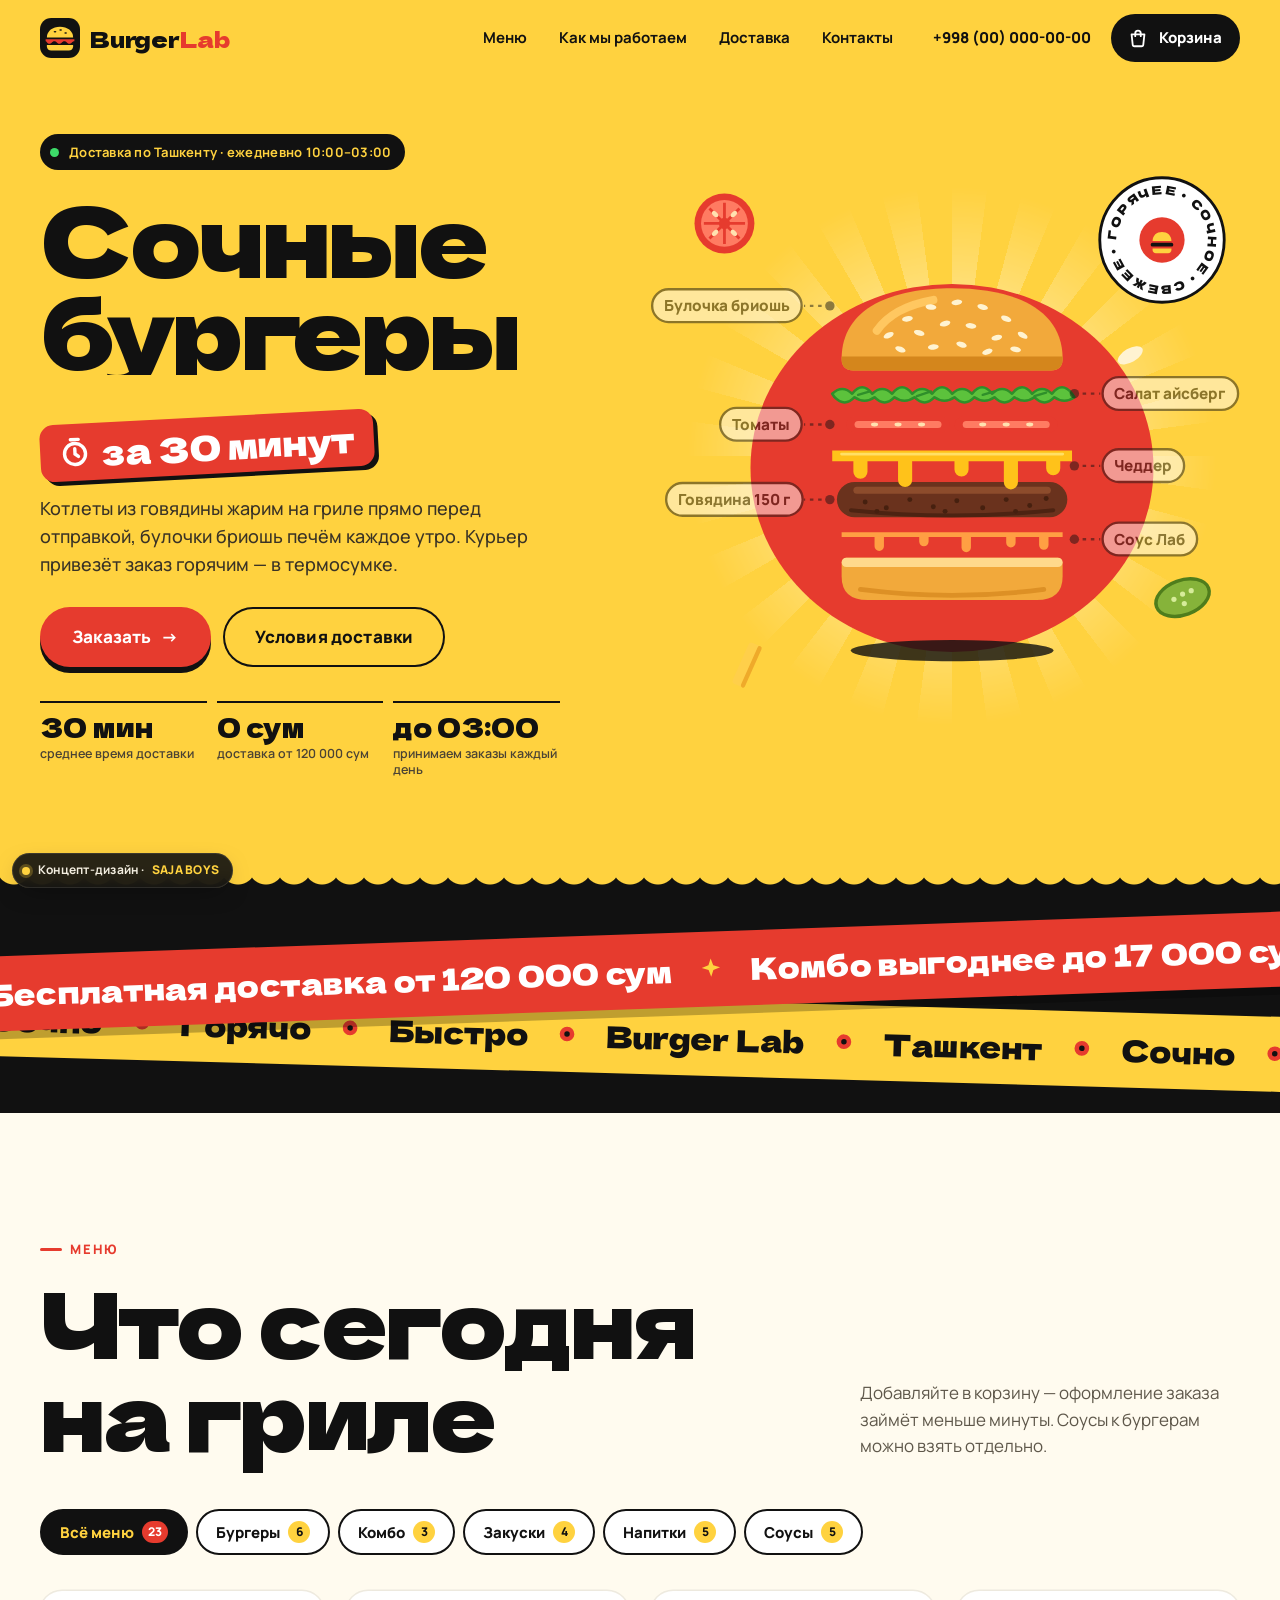
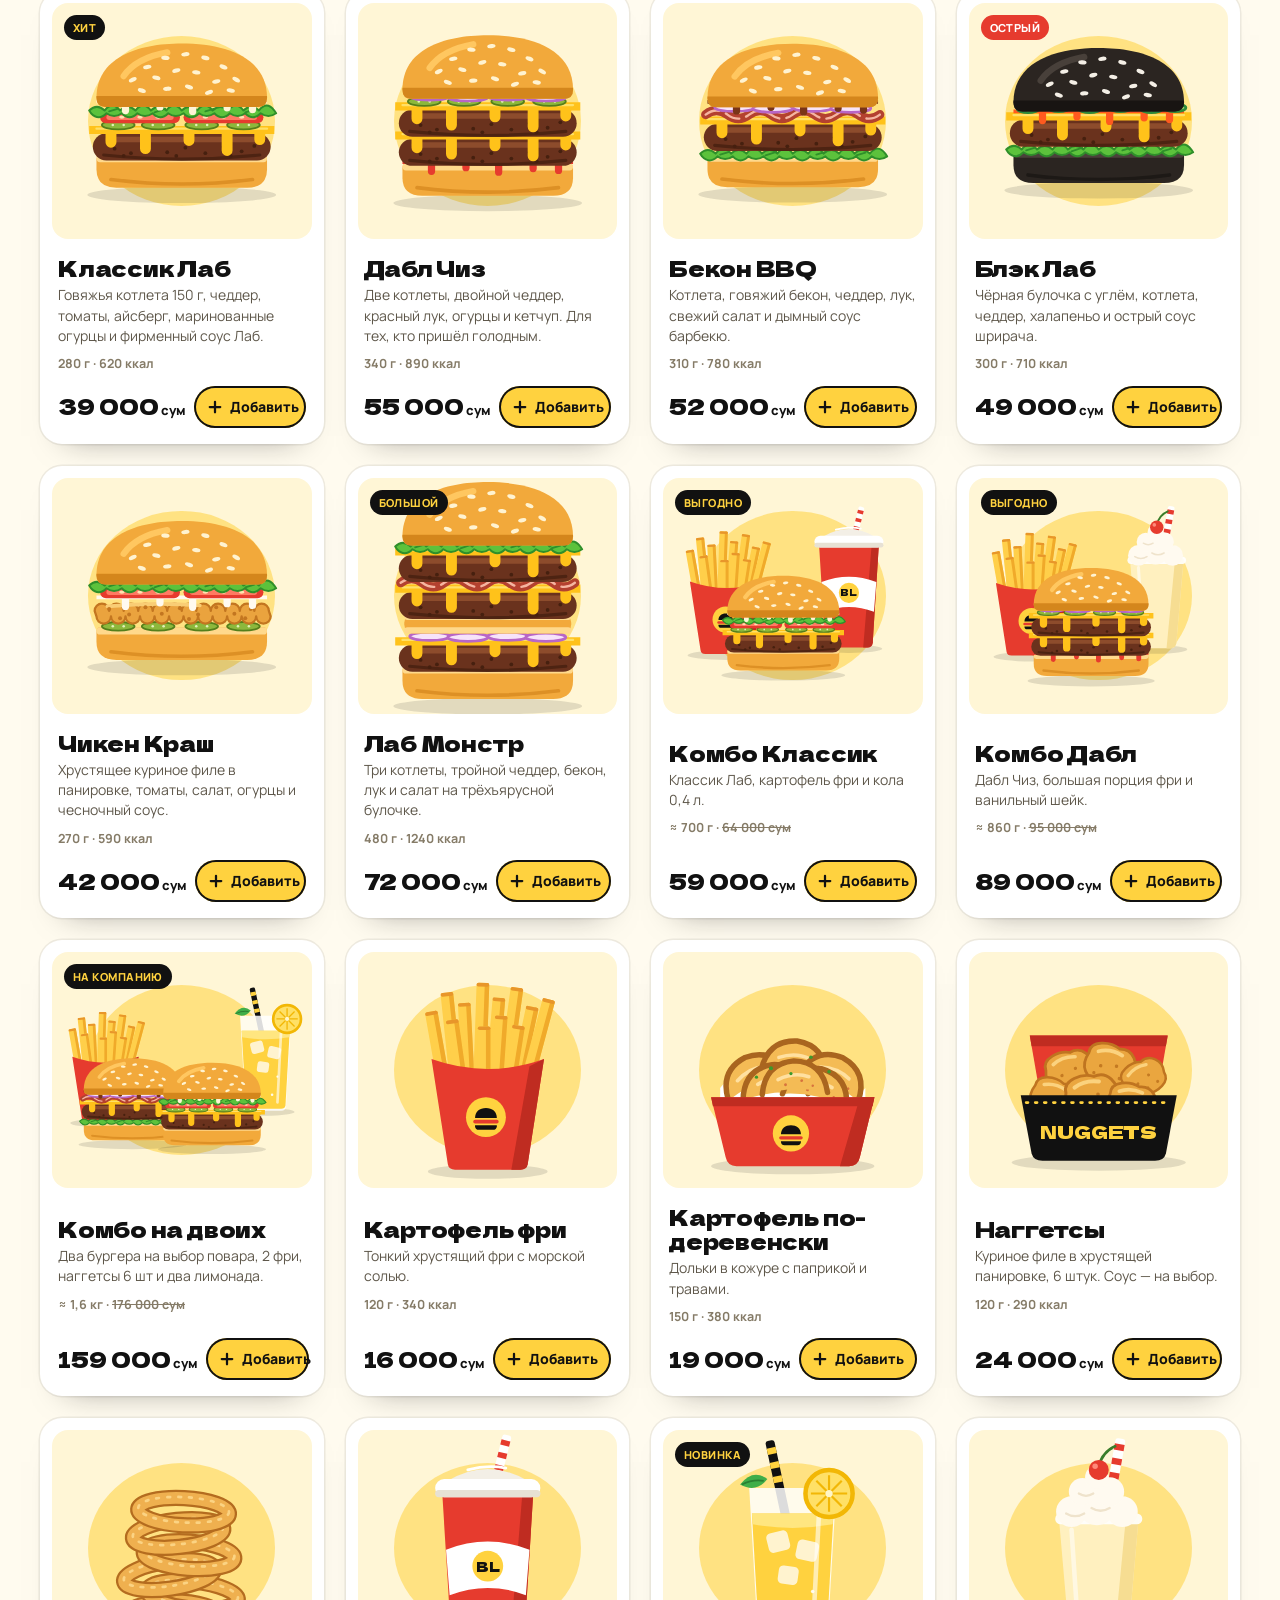
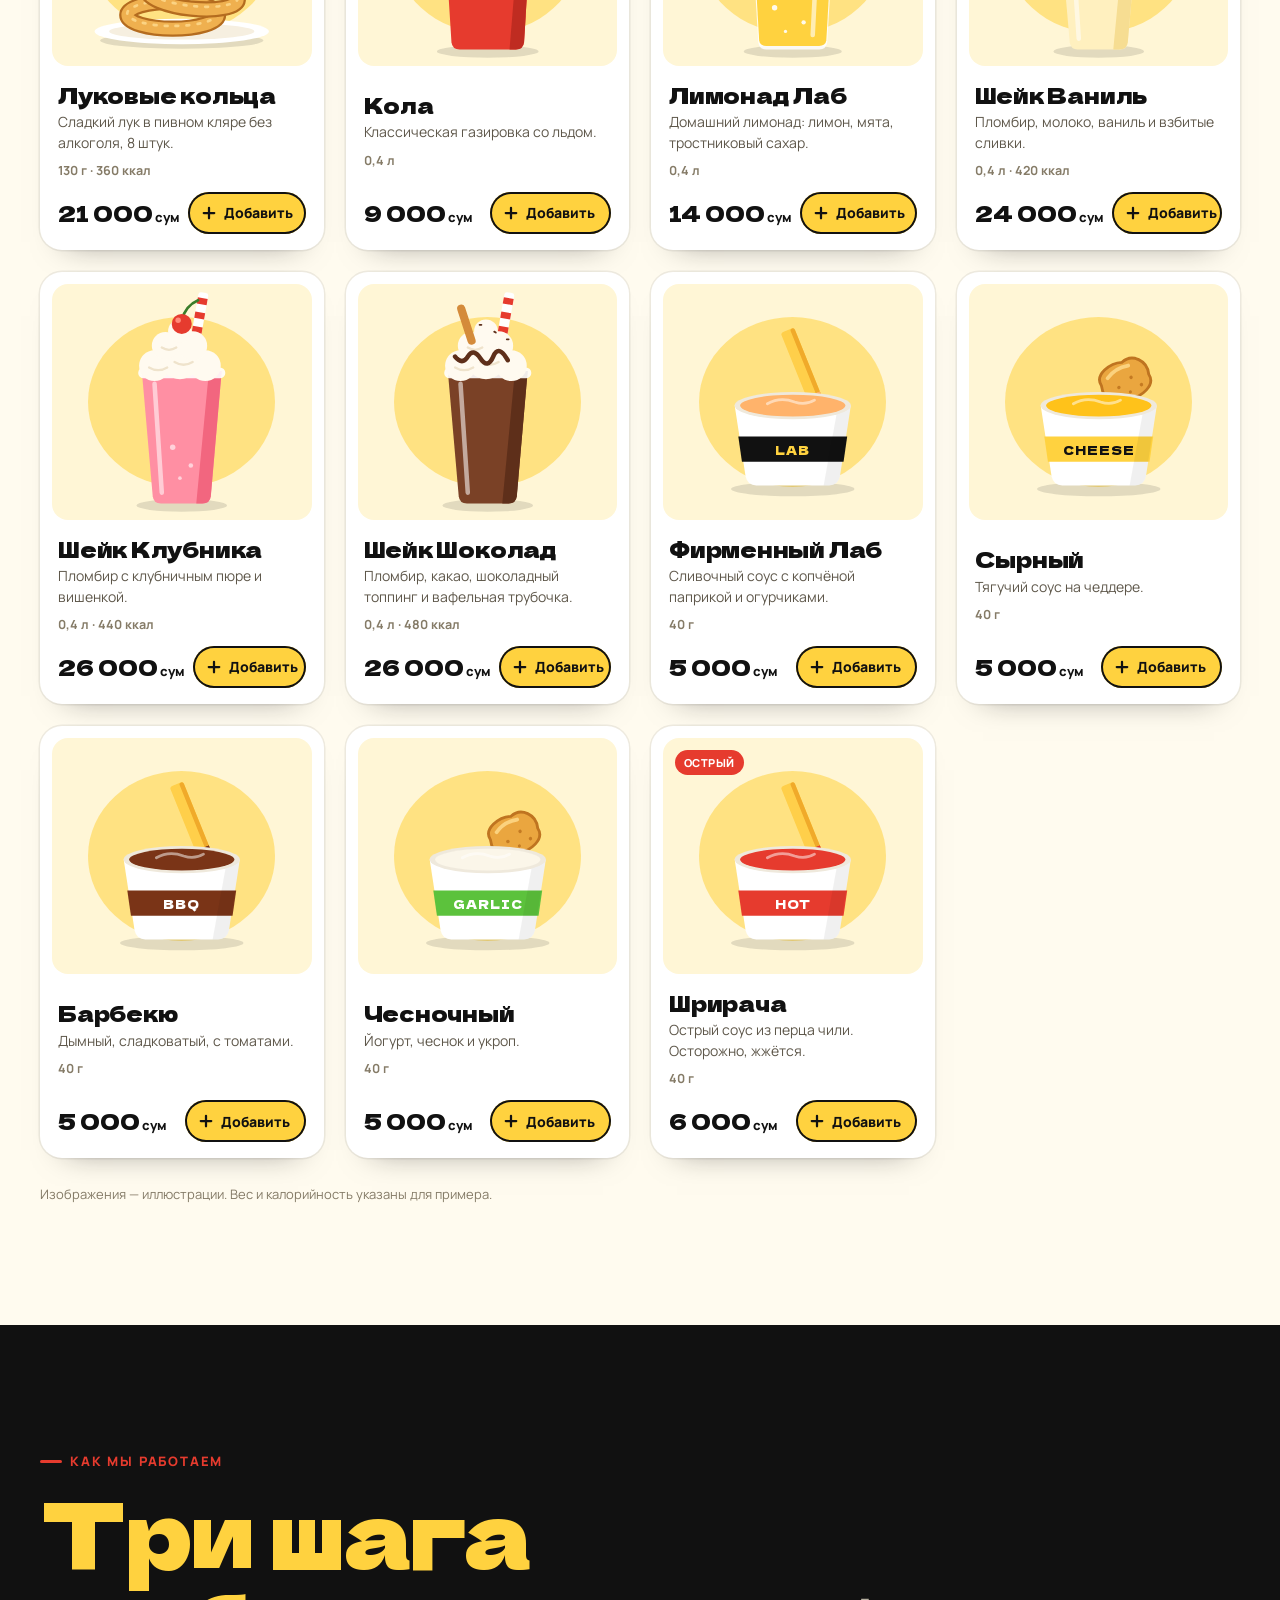
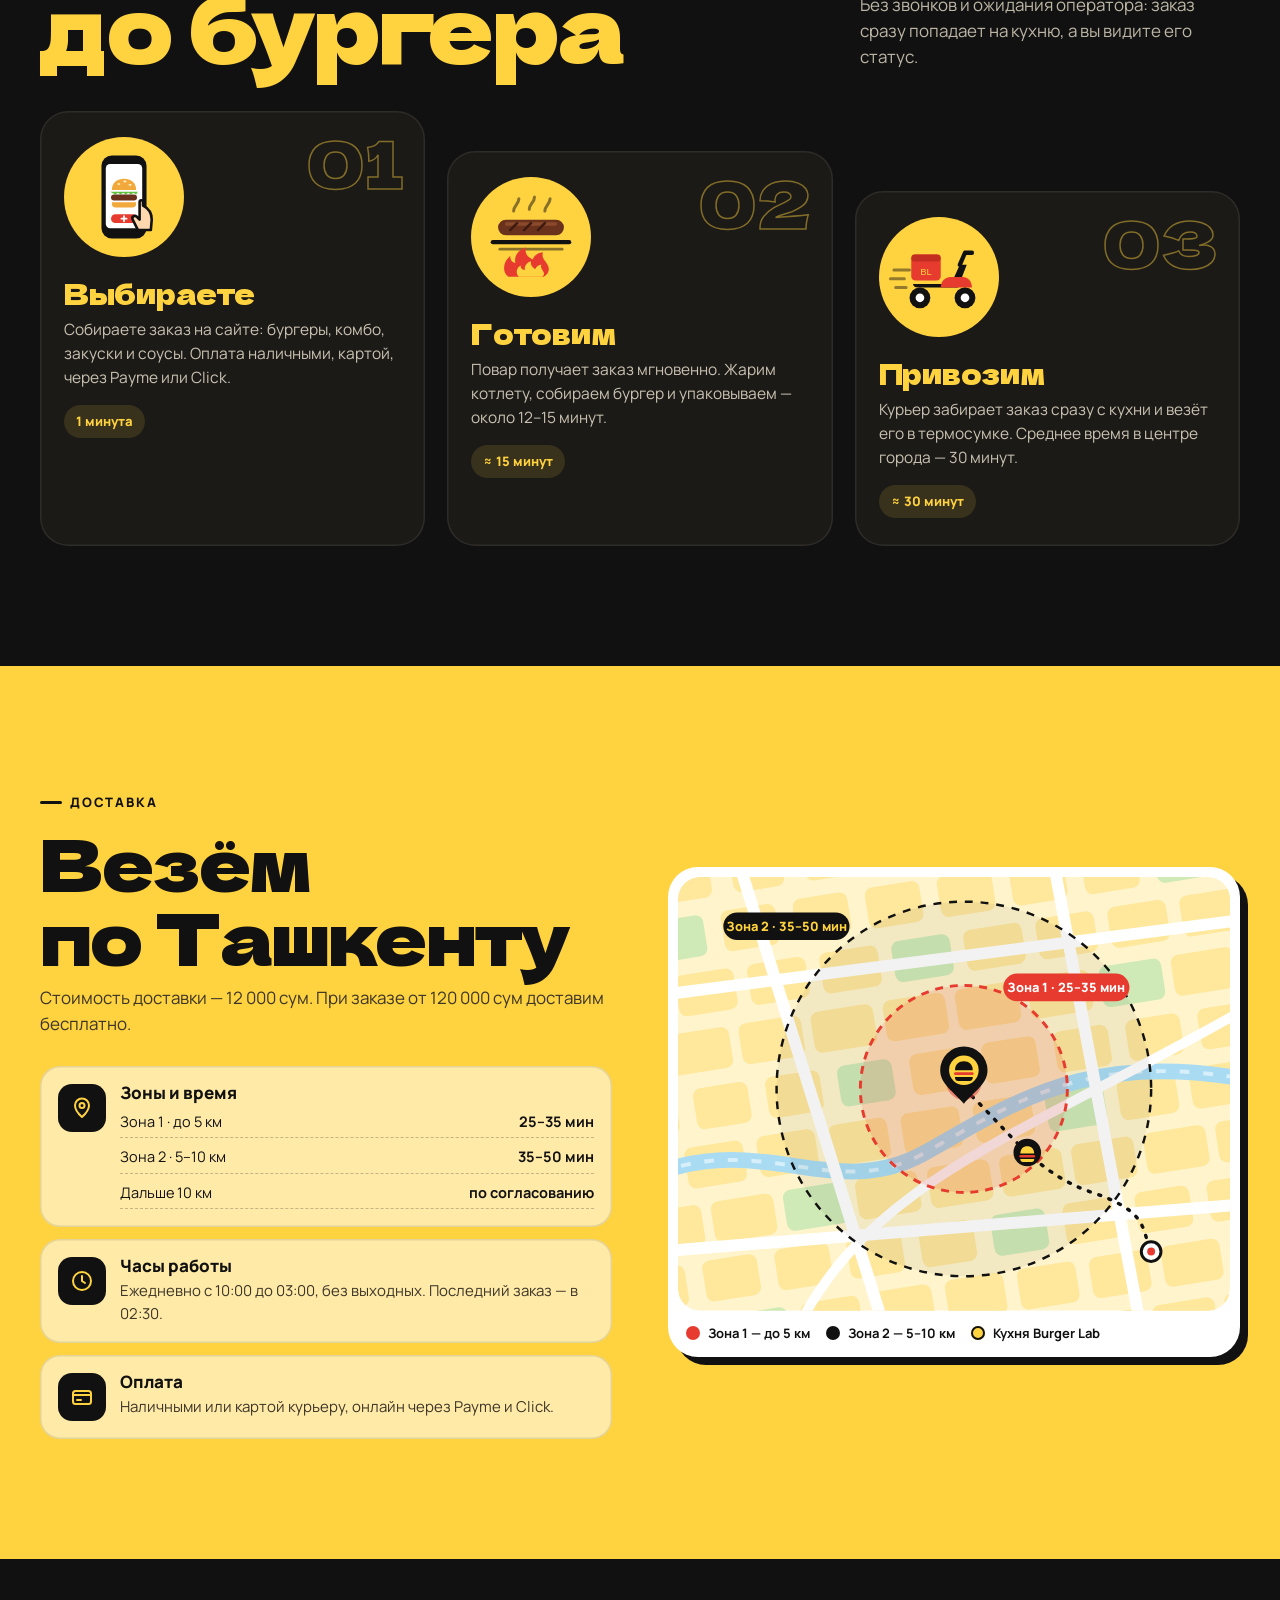
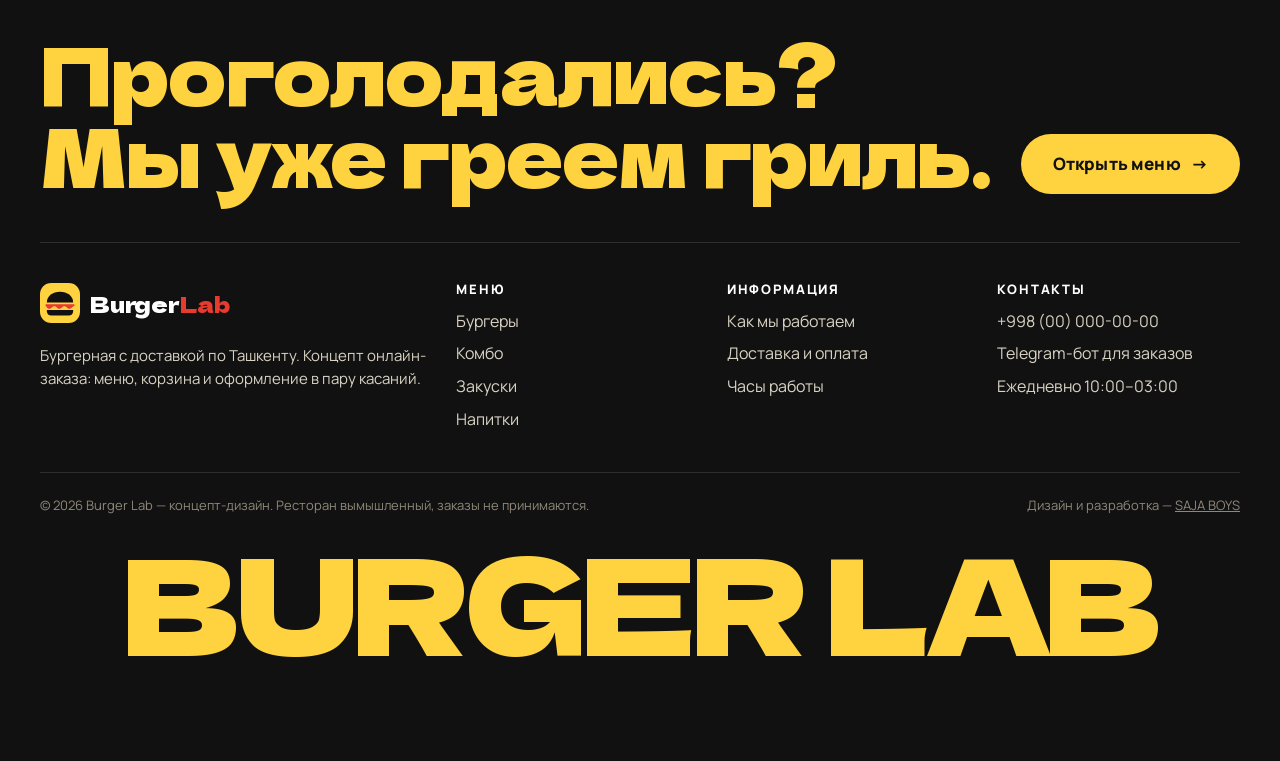
==== commit de58dbd4: "Use relative paths so the site opens from any host or folder Co-Authored-By: Claude Opus 5.5 <norepl" ====
--- a/demos/burger-lab/index.html
+++ b/demos/burger-lab/index.html
@@ -11,7 +11,7 @@
 <link rel="preconnect" href="https://fonts.googleapis.com">
 <link rel="preconnect" href="https://fonts.gstatic.com" crossorigin>
 <link rel="stylesheet" href="https://fonts.googleapis.com/css2?family=Dela+Gothic+One&family=Manrope:wght@400;500;600;700;800&display=swap">
-<link rel="stylesheet" href="/demos/burger-lab/style.css">
+<link rel="stylesheet" href="style.css">
 <script>document.documentElement.classList.add('js')</script>
 </head>
 <body>
@@ -232,13 +232,13 @@
     </div>
     <div class="footer-bottom">
       <span>© 2026 Burger Lab — концепт-дизайн. Ресторан вымышленный, заказы не принимаются.</span>
-      <span>Дизайн и разработка — <a href="/">SAJA BOYS</a></span>
+      <span>Дизайн и разработка — <a href="../../index.html">SAJA BOYS</a></span>
     </div>
     <div class="footer-giant" aria-hidden="true">BURGER LAB</div>
   </div>
 </footer>
 
-<a class="studio-badge" href="/"><i aria-hidden="true"></i>Концепт-дизайн · <b>SAJA BOYS</b></a>
+<a class="studio-badge" href="../../index.html"><i aria-hidden="true"></i>Концепт-дизайн · <b>SAJA BOYS</b></a>
 
 <button class="cart-bar" id="cartBar" type="button" aria-controls="cart" tabindex="-1" aria-hidden="true">
   <span id="cartBarText">Корзина</span>
@@ -332,6 +332,6 @@
 
 <div class="sr-only" id="live" aria-live="polite" aria-atomic="true"></div>
 
-<script src="/demos/burger-lab/app.js" defer></script>
+<script src="app.js" defer></script>
 </body>
 </html>
--- a/demos/burger-lab/style.css
+++ b/demos/burger-lab/style.css
@@ -635,8 +635,8 @@
 .view-form { flex: 1; min-height: 0; display: flex; flex-direction: column; margin: 0; }
 
 .delivery .section-title { font-size: clamp(40px, 10vw, 72px); }
-.card-foot { flex-wrap: wrap; }
 @media (max-width: 559px) {
+  .card-foot { flex-wrap: wrap; }
   .card { grid-template-columns: 100px minmax(0, 1fr); gap: 0 12px; }
   .card h3 { font-size: 18px; }
   .price { font-size: 17px; }
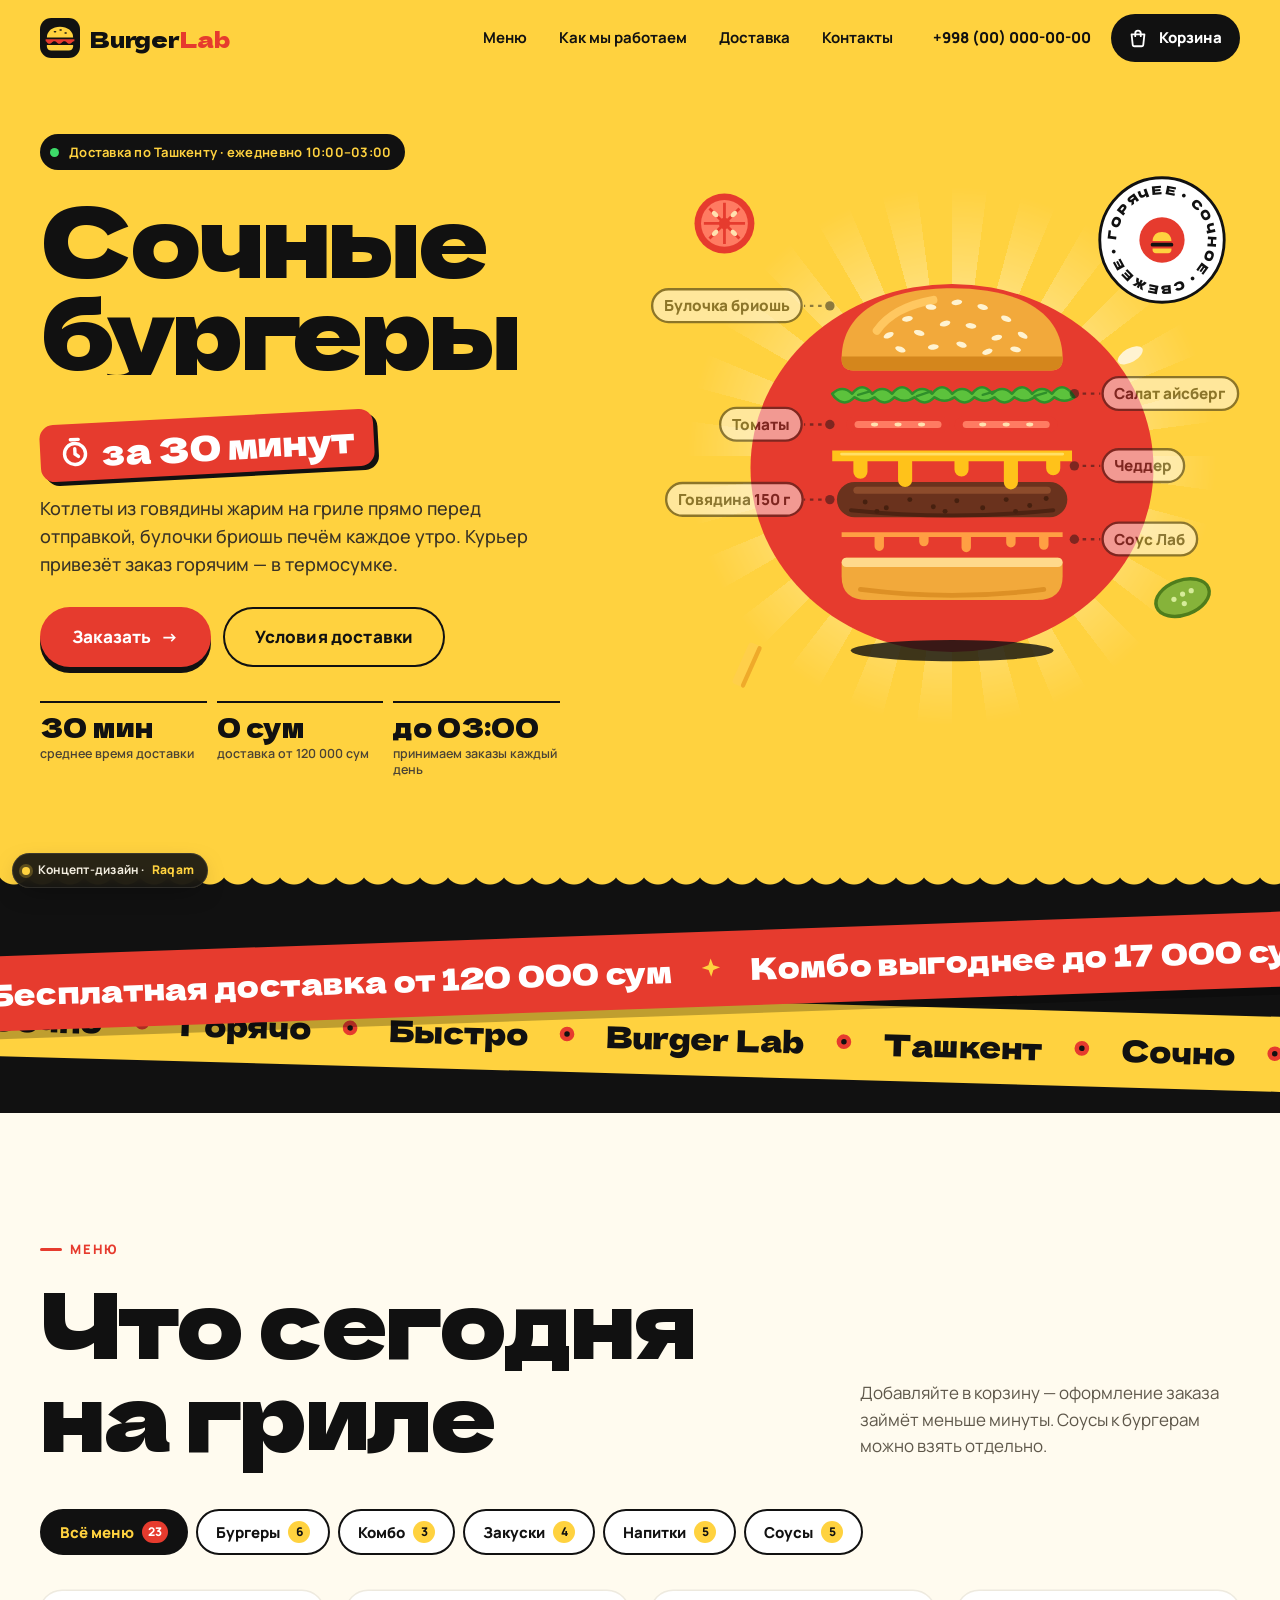
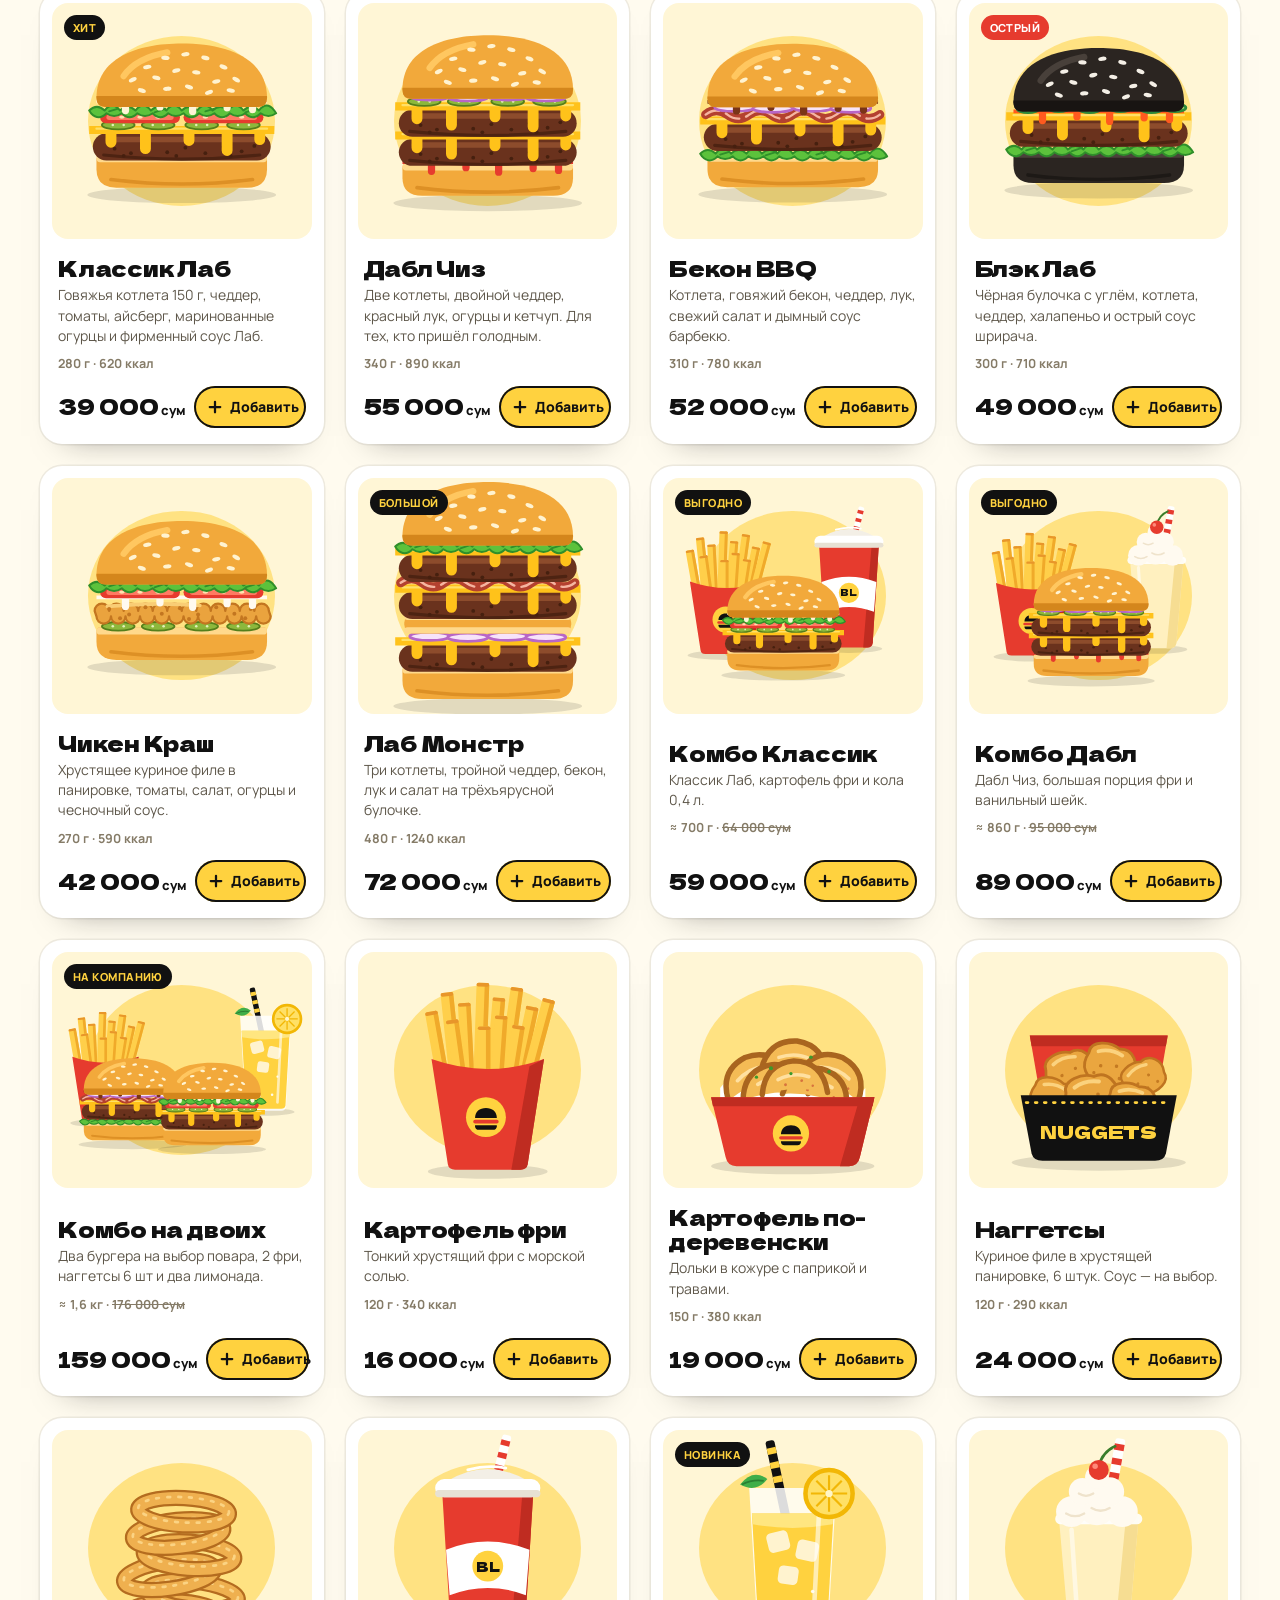
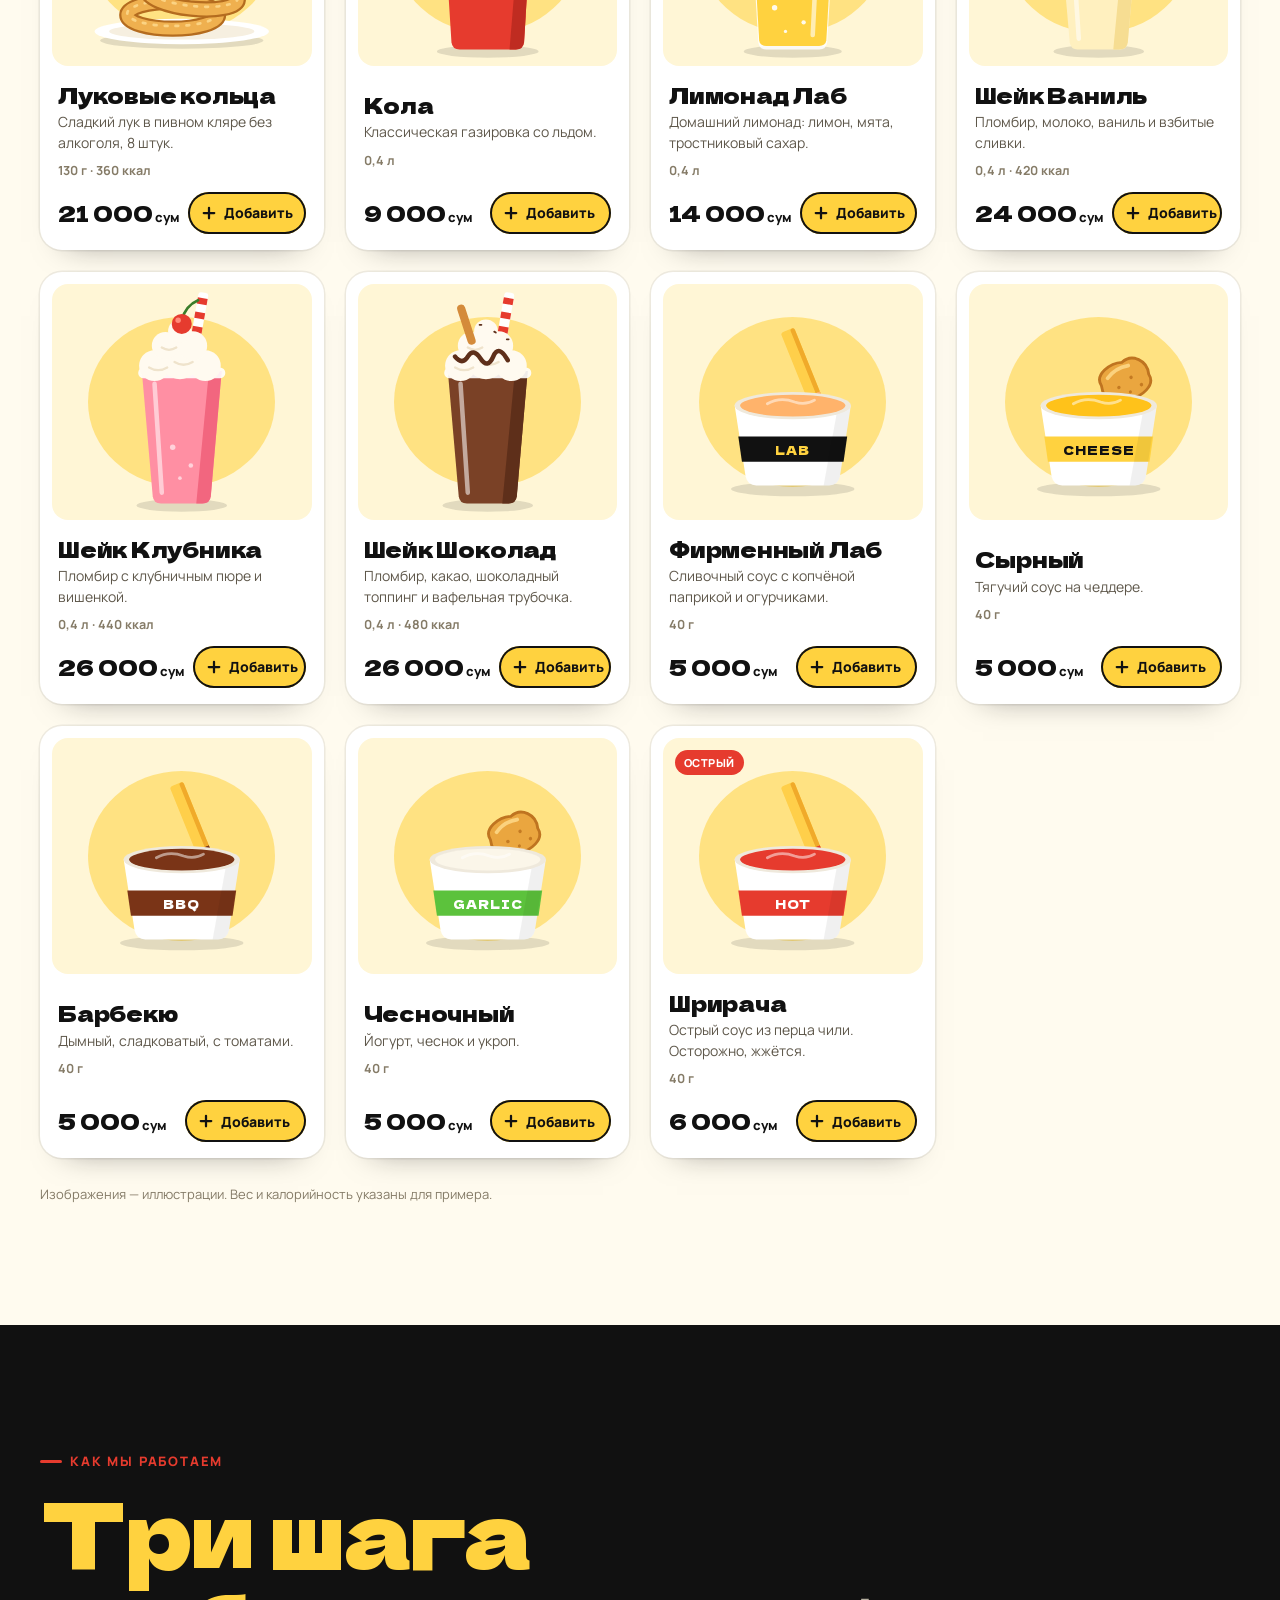
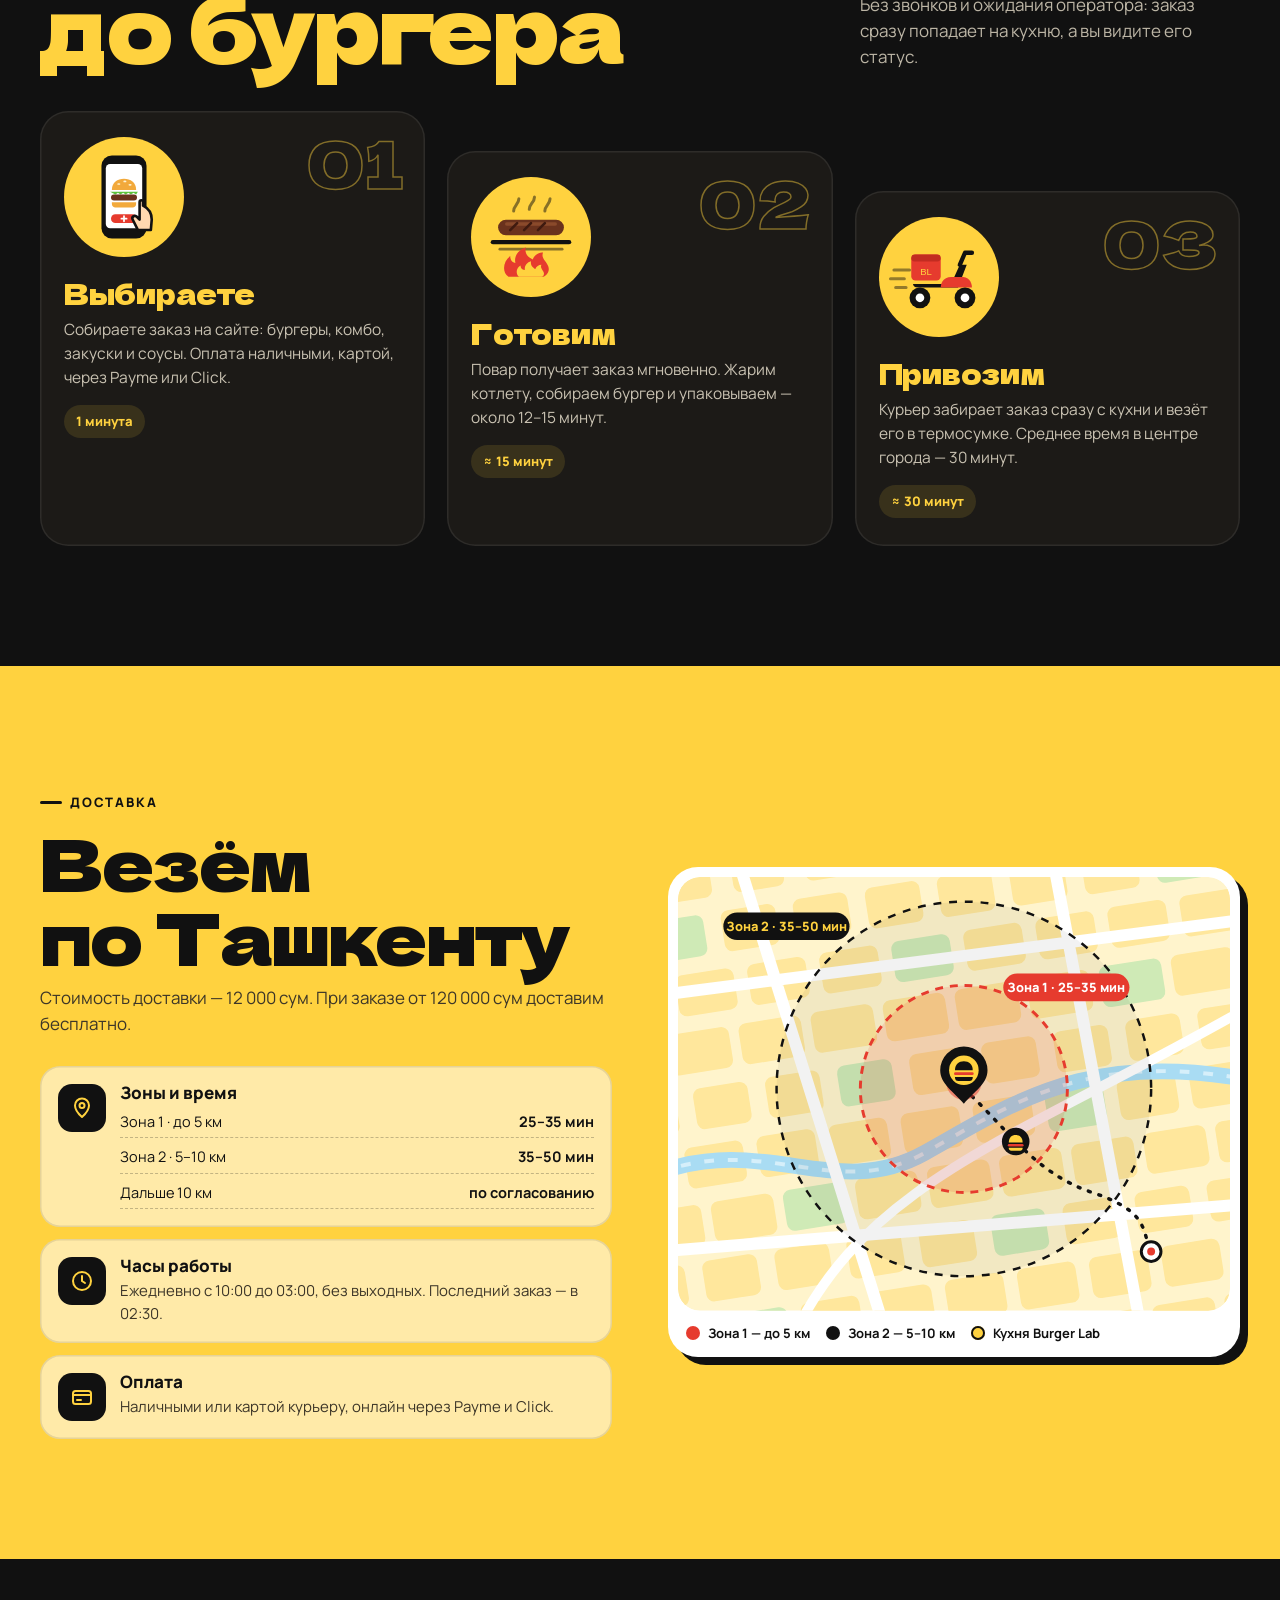
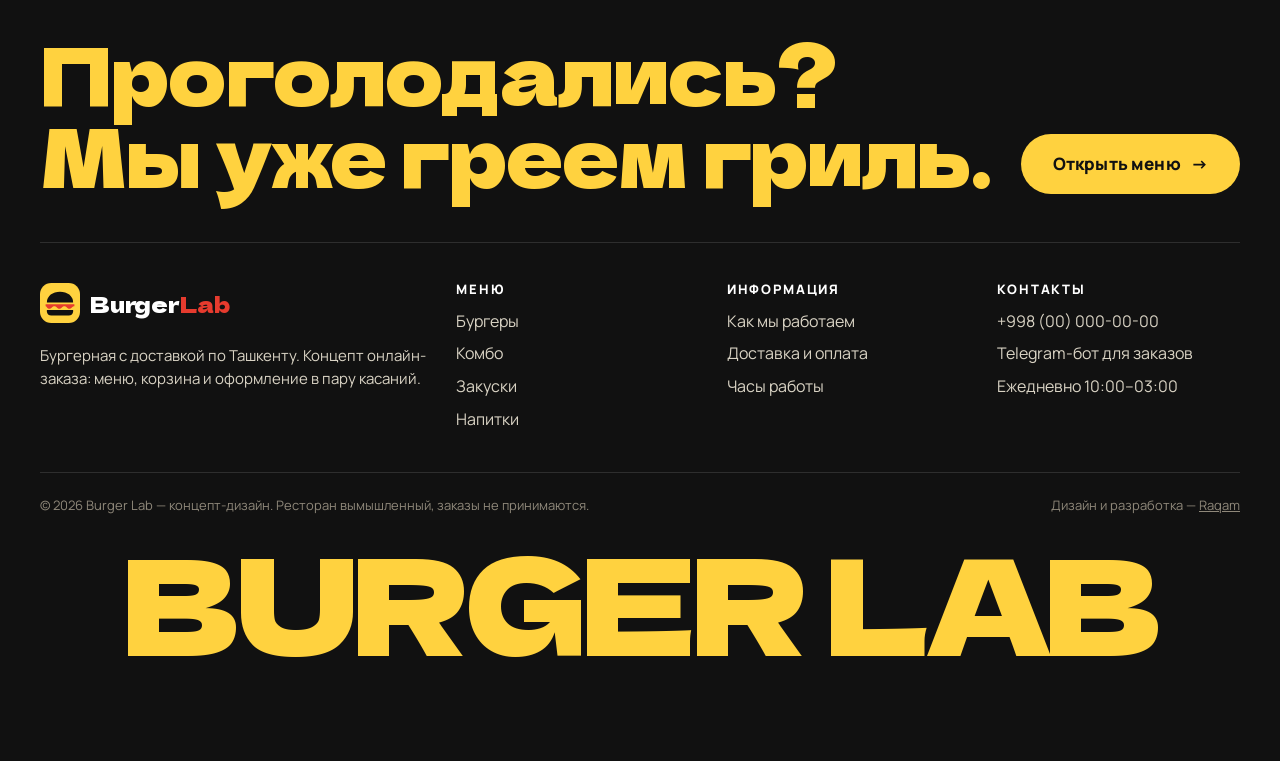
==== commit 6d28a1d7: "Rebrand to Raqam: web development and business digitalization studio Add real projects (National Orc" ====
--- a/demos/burger-lab/index.html
+++ b/demos/burger-lab/index.html
@@ -4,7 +4,7 @@
 <meta charset="utf-8">
 <meta name="viewport" content="width=device-width, initial-scale=1, viewport-fit=cover">
 <title>Burger Lab — сочные бургеры с доставкой по Ташкенту (концепт)</title>
-<meta name="description" content="Концепт сайта доставки бургеров с онлайн-заказом: меню, корзина, оформление заказа. Дизайн и разработка — студия SAJA BOYS.">
+<meta name="description" content="Концепт сайта доставки бургеров с онлайн-заказом: меню, корзина, оформление заказа. Дизайн и разработка — студия Raqam.">
 <meta name="theme-color" content="#ffd23f">
 <meta name="robots" content="noindex">
 <link rel="icon" href="data:image/svg+xml,%3Csvg xmlns='http://www.w3.org/2000/svg' viewBox='0 0 64 64'%3E%3Crect width='64' height='64' rx='16' fill='%23111'/%3E%3Cpath d='M12 30c0-10 9-16 20-16s20 6 20 16z' fill='%23ffd23f'/%3E%3Crect x='10' y='33' width='44' height='7' rx='3.5' fill='%23e63b2e'/%3E%3Cpath d='M12 43h40v3c0 3-2 5-5 5H17c-3 0-5-2-5-5z' fill='%23ffd23f'/%3E%3C/svg%3E">
@@ -232,13 +232,13 @@
     </div>
     <div class="footer-bottom">
       <span>© 2026 Burger Lab — концепт-дизайн. Ресторан вымышленный, заказы не принимаются.</span>
-      <span>Дизайн и разработка — <a href="../../index.html">SAJA BOYS</a></span>
+      <span>Дизайн и разработка — <a href="../../index.html">Raqam</a></span>
     </div>
     <div class="footer-giant" aria-hidden="true">BURGER LAB</div>
   </div>
 </footer>
 
-<a class="studio-badge" href="../../index.html"><i aria-hidden="true"></i>Концепт-дизайн · <b>SAJA BOYS</b></a>
+<a class="studio-badge" href="../../index.html"><i aria-hidden="true"></i>Концепт-дизайн · <b>Raqam</b></a>
 
 <button class="cart-bar" id="cartBar" type="button" aria-controls="cart" tabindex="-1" aria-hidden="true">
   <span id="cartBarText">Корзина</span>
--- a/demos/burger-lab/style.css
+++ b/demos/burger-lab/style.css
@@ -1,4 +1,4 @@
-/* Burger Lab — concept demo by SAJA BOYS */
+/* Burger Lab — concept demo by Raqam */
 :root {
   --yellow: #ffd23f;
   --yellow-soft: #ffe68a;
